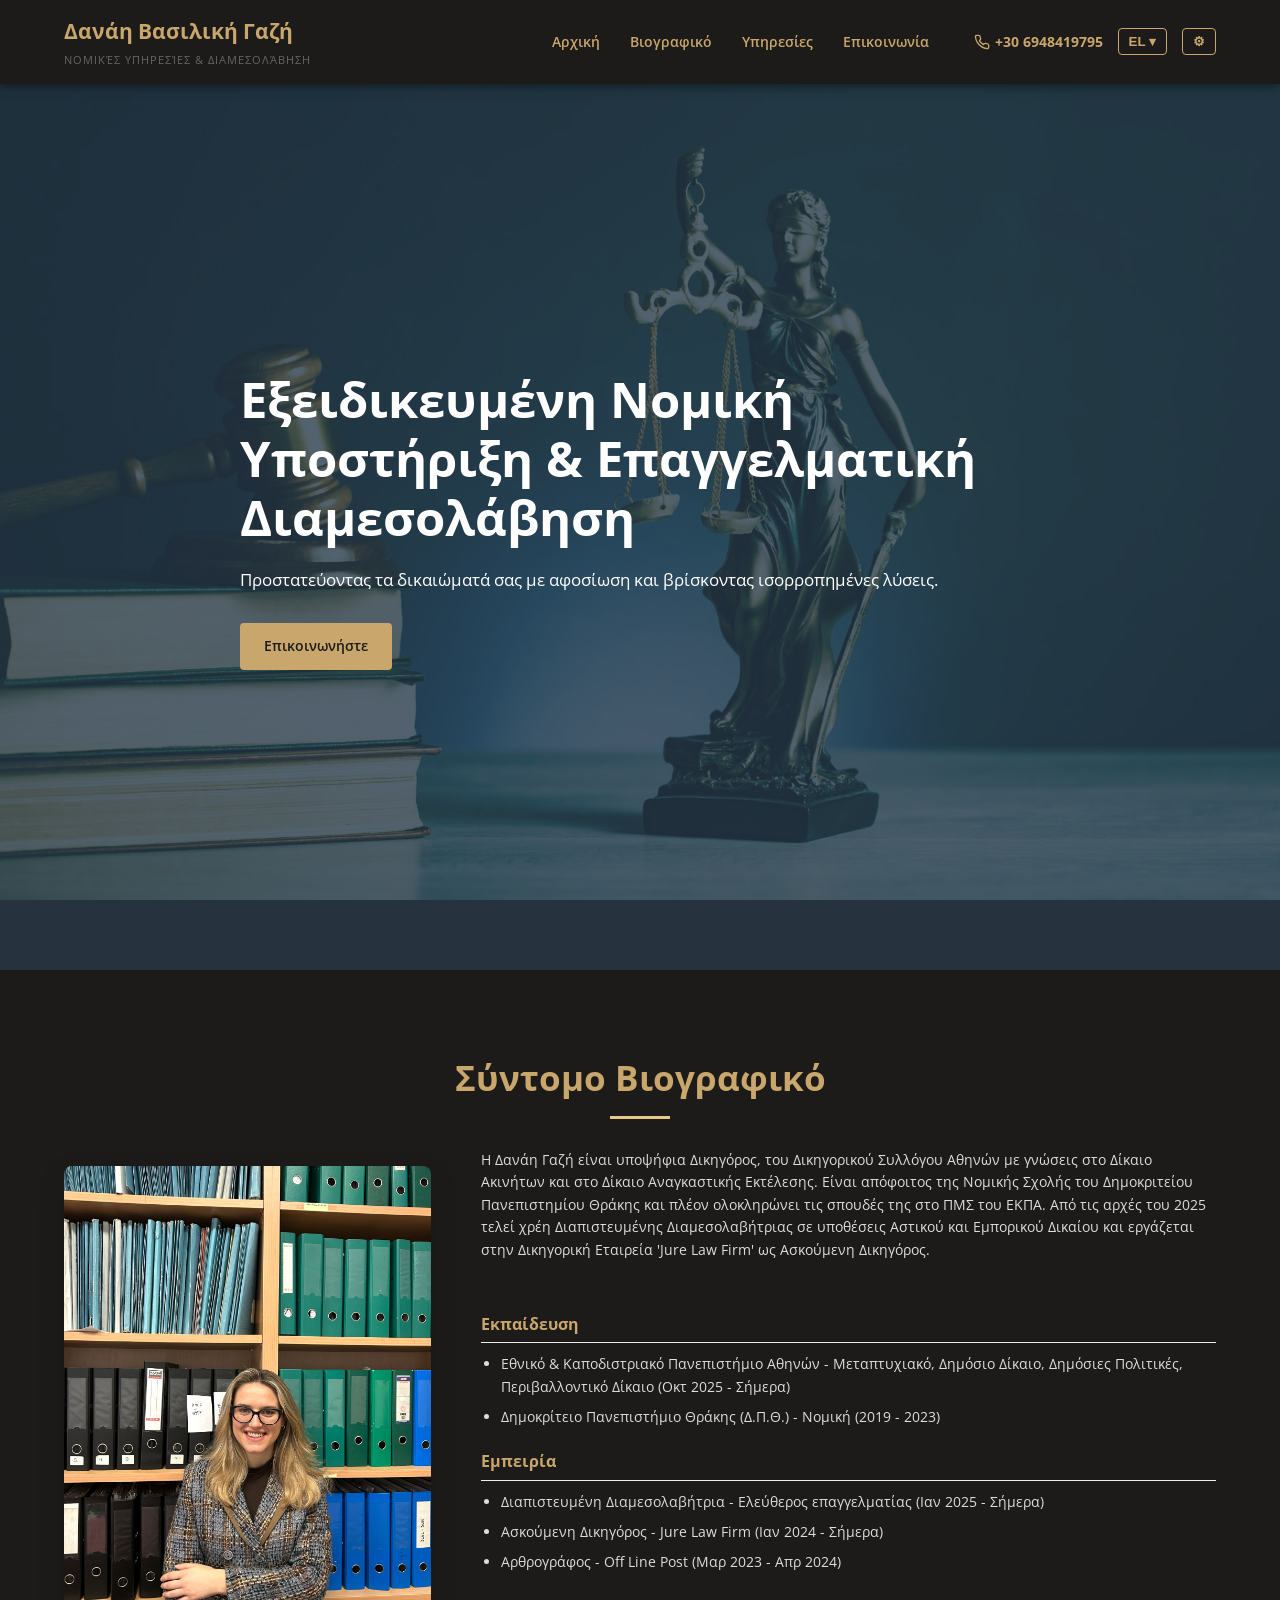
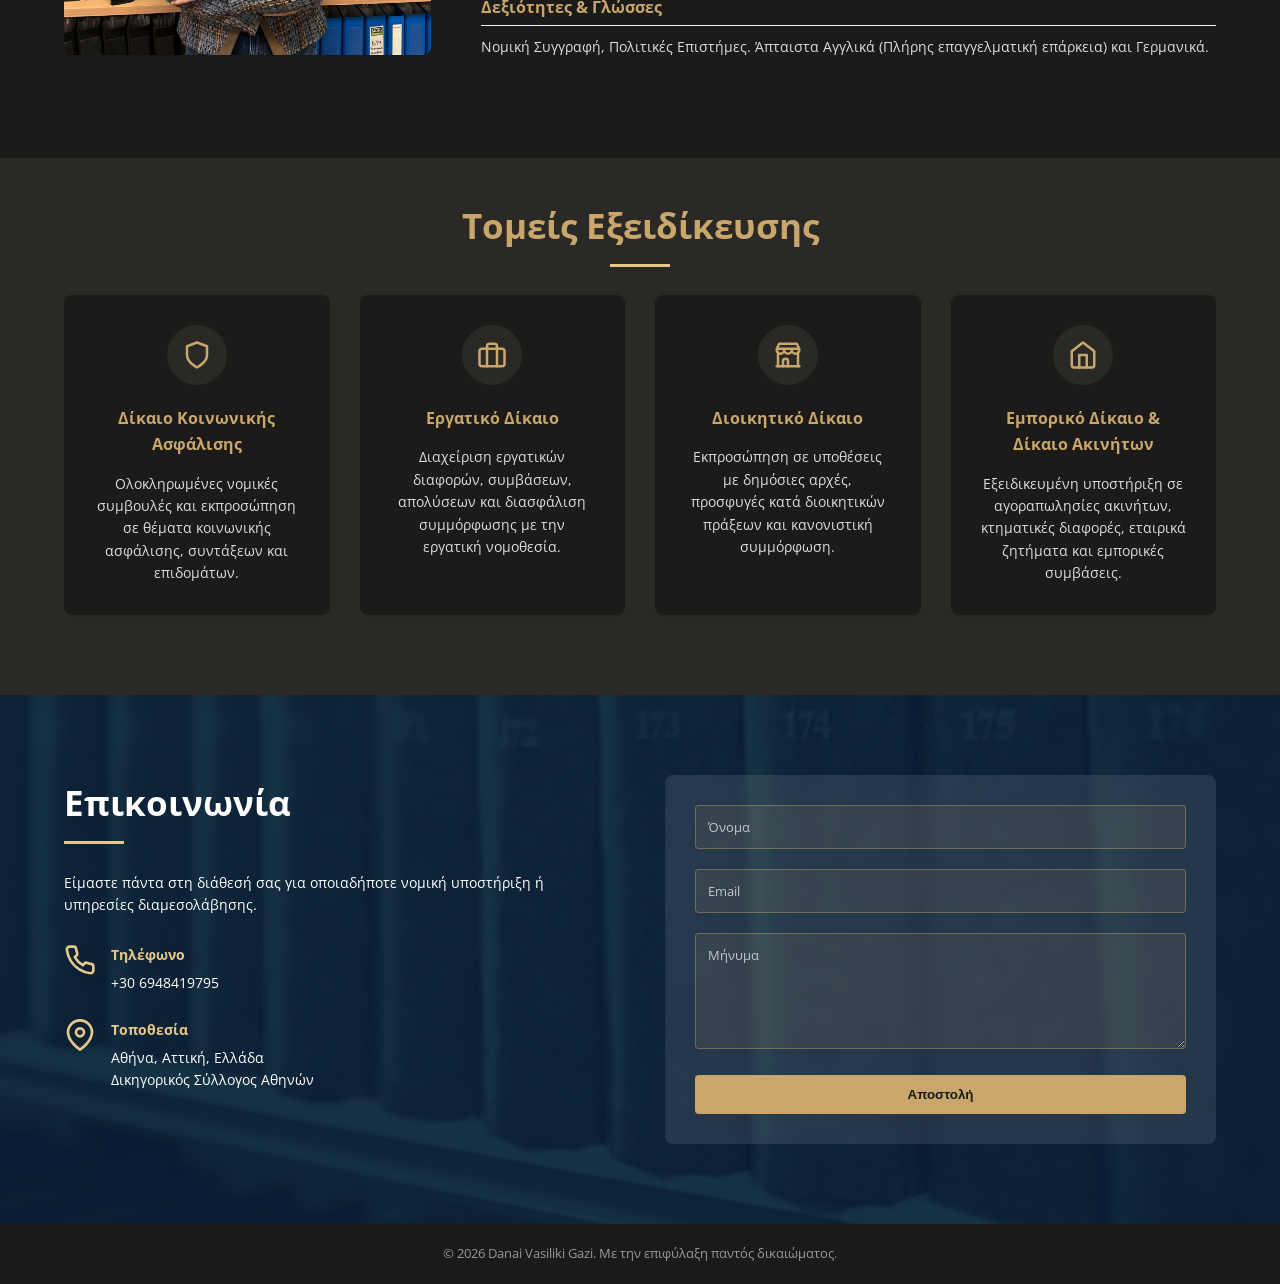
==== index.html @ debda0e3 "." ====
<!DOCTYPE html>
<html lang="en">
<head>
    <meta charset="UTF-8">
    <meta name="viewport" content="width=device-width, initial-scale=1.0">
    <title>Danai Vasiliki Gazi - Legal Services &amp; Mediation</title>
</head>
<body>
    <!-- Setup initialized. Ready for the next steps. -->
</body>
</html><!DOCTYPE html>
<html lang="en" data-theme="beige">
<head>
    <meta charset="UTF-8">
    <meta name="viewport" content="width=device-width, initial-scale=1.0">
    <title>Danai Vasiliki Gazi - Legal Services &amp; Mediation</title>
    <link rel="stylesheet" href="style.css">
    <link href="https://fonts.googleapis.com/css2?family=Open+Sans:wght@300;400;600;700&display=swap" rel="stylesheet" id="theme-font">
</head>
<body>

    <!-- Sticky Header -->
    <header class="site-header">
        <div class="container header-container">
            <div class="logo">
                <h1 data-i18n="logo_name">Danai Vasiliki Gazi</h1>
                <p class="subtitle" data-i18n="logo_subtitle">Legal Services &amp; Mediation</p>
            </div>
            
            <nav class="main-nav" id="main-nav">
                <ul class="nav-links">
                    <li><a href="#home" data-i18n="nav_home">Home</a></li>
                    <li><a href="#about" data-i18n="nav_about">Resume</a></li>
                    <li><a href="#services" data-i18n="nav_services">Services</a></li>
                    <li><a href="#contact" data-i18n="nav_contact">Contact</a></li>
                </ul>
                <div class="nav-actions">
                    <a href="tel:+306948419795" class="phone-link">
                        <svg class="icon-small" viewBox="0 0 24 24" fill="none" stroke="currentColor" stroke-width="2" stroke-linecap="round" stroke-linejoin="round"><path d="M22 16.92v3a2 2 0 0 1-2.18 2 19.79 19.79 0 0 1-8.63-3.07 19.5 19.5 0 0 1-6-6 19.79 19.79 0 0 1-3.07-8.67A2 2 0 0 1 4.11 2h3a2 2 0 0 1 2 1.72 12.84 12.84 0 0 0 .7 2.81 2 2 0 0 1-.45 2.11L8.09 9.91a16 16 0 0 0 6 6l1.27-1.27a2 2 0 0 1 2.11-.45 12.84 12.84 0 0 0 2.81.7A2 2 0 0 1 22 16.92z"></path></svg>
                        <span>+30 6948419795</span>
                    </a>
                    
                    <div class="lang-selector">
                        <button class="lang-btn" onclick="toggleLangMenu()">EN &#9662;</button>
                        <div class="lang-dropdown" id="lang-dropdown">
                            <a href="#" onclick="setLanguage('el')">EL</a>
                            <a href="#" onclick="setLanguage('en')">EN</a>
                            <a href="#" onclick="setLanguage('de')">DE</a>
                        </div>
                    </div>
                    
                    <div class="theme-selector">
                        <button class="theme-btn" onclick="toggleThemeMenu()" title="Theme Settings">&#9881;</button>
                        <div class="theme-dropdown" id="theme-dropdown">
                            <p>Colors</p>
                            <div class="color-options">
                                <span class="color-dot" style="background-color: #1c1b19; border: 1px solid #444;" onclick="setThemeColor('dark')" title="Dark Theme"></span>
                                <span class="color-dot" style="background-color: #ffffff; border: 1px solid #ccc;" onclick="setThemeColor('light')" title="Light Theme"></span>
                            </div>
                            <p>Font</p>
                             <div class="font-options">
                                <button onclick="setThemeFont('Open Sans')">Sans</button>
                                <button onclick="setThemeFont('Merriweather')">Serif</button>
                                <button onclick="setThemeFont('Roboto')">Roboto</button>
                                <button onclick="setThemeFont('Playfair Display')">Playfair</button>
                            </div>
                            <p>Size</p>
                            <div class="font-options" style="display: flex; gap: 5px;">
                                <button onclick="setThemeFontSize('12px')">S</button>
                                <button onclick="setThemeFontSize('14px')">M</button>
                                <button onclick="setThemeFontSize('16px')">L</button>
                            </div>
                        </div>
                    </div>
                </div>
            </nav>
            
            <button class="mobile-menu-btn" id="mobile-menu-btn">
                <span></span>
                <span></span>
                <span></span>
            </button>
        </div>
    </header>

    <!-- Hero Section -->
    <section id="home" class="hero-section">
        <div class="hero-overlay"></div>
        <div class="container hero-content">
            <h2 data-i18n="hero_title">Expert Legal Support &amp; Professional Mediation</h2>
            <p data-i18n="hero_desc">Protecting your rights with dedication and finding balanced solutions.</p>
            <a href="#contact" class="btn btn-primary" data-i18n="hero_btn">Contact Me</a>
        </div>
    </section>

    <!-- About Section -->
    <section id="about" class="about-section section-padding">
        <div class="container">
            <div class="about-section-container">
                <h2 class="section-title about-section-title" data-i18n="about_title">Brief Resume</h2>
                <div class="about-content-wrapper">
                    <div class="about-image">
                        <img src="IMG_2672-2.jpg" alt="Danai Vasiliki Gazi" id="profile-img" onclick="toggleProfileImage()" style="cursor: pointer; transition: opacity 0.3s ease;">
                    </div>
                    <p class="about-intro" data-i18n="about_intro">Danai Gazi is a Trainee Lawyer at the Athens Bar Association, specializing in Real Estate Law and Enforcement Law. She is a graduate of the Democritus University of Thrace Faculty of Law and is currently completing her Master's degree at the National and Kapodistrian University of Athens. Since the beginning of 2025, she serves as an Accredited Mediator in Civil and Commercial Law cases and works at Jure Law Firm as a Legal Trainee.</p>
                    
                    <div class="resume-highlights">
                        <div class="resume-item">
                            <h3 data-i18n="about_edu">Education</h3>
                            <ul>
                                <li data-i18n="edu_nkua">National &amp; Kapodistrian University of Athens - Master's degree, Public Law, Public Policies, Environmental Law (Oct 2025 - Present)</li>
                                <li data-i18n="edu_duth">Democritus University of Thrace (D.U.Th.) - Law (2019 - 2023)</li>
                            </ul>
                        </div>
                        <div class="resume-item">
                            <h3 data-i18n="about_exp">Experience</h3>
                            <ul>
                                <li data-i18n="exp_med">Accredited Mediator - Self-employed (Jan 2025 - Present)</li>
                                <li data-i18n="exp_jure">Legal Trainee - Jure Law Firm (Jan 2024 - Present)</li>
                                <li data-i18n="exp_col">Columnist - Off Line Post (Mar 2023 - Apr 2024)</li>
                            </ul>
                        </div>
                         <div class="resume-item">
                            <h3 data-i18n="about_skills">Skills & Languages</h3>
                            <p data-i18n="skills_desc">Legal Writing, Political Science. Fluent in English (Full professional proficiency) and German.</p>
                        </div>
                    </div>
                </div>
            </div>
        </div>
    </section>

    <!-- Services Section -->
    <section id="services" class="services-section section-padding bg-light">
        <div class="container">
            <h2 class="section-title text-center" data-i18n="services_title">Areas of Practice</h2>
            <div class="services-grid">
                
                <div class="service-card">
                    <div class="service-icon">
                        <svg viewBox="0 0 24 24" fill="none" stroke="currentColor" stroke-width="2" stroke-linecap="round" stroke-linejoin="round" style="width: 30px; height: 30px; color: var(--primary-color);"><path d="M12 22s8-4 8-10V5l-8-3-8 3v7c0 6 8 10 8 10z"></path></svg>
                    </div>
                    <h3 data-i18n="serv_1_title">Social Security Law</h3>
                    <p data-i18n="serv_1_desc">Comprehensive legal advice and representation in matters concerning social security, pensions, and benefits.</p>
                </div>
                
                <div class="service-card">
                    <div class="service-icon">
                        <svg viewBox="0 0 24 24" fill="none" stroke="currentColor" stroke-width="2" stroke-linecap="round" stroke-linejoin="round" style="width: 30px; height: 30px; color: var(--primary-color);"><rect x="2" y="7" width="20" height="14" rx="2" ry="2"></rect><path d="M16 21V5a2 2 0 0 0-2-2h-4a2 2 0 0 0-2 2v16"></path></svg>
                    </div>
                    <h3 data-i18n="serv_2_title">Labor Law</h3>
                    <p data-i18n="serv_2_desc">Handling employment disputes, contracts, dismissals, and ensuring compliance with labor regulations.</p>
                </div>
                
                <div class="service-card">
                    <div class="service-icon">
                        <svg viewBox="0 0 24 24" fill="none" stroke="currentColor" stroke-width="2" stroke-linecap="round" stroke-linejoin="round" style="width: 30px; height: 30px; color: var(--primary-color);"><path d="M3 21h18"></path><path d="M3 7v1a3 3 0 0 0 6 0v-1m0 1a3 3 0 0 0 6 0v-1m0 1a3 3 0 0 0 6 0v-1h-18l2-4h14l2 4"></path><line x1="4" y1="21" x2="4" y2="10"></line><line x1="20" y1="21" x2="20" y2="10"></line><path d="M8 21v-4a2 2 0 0 1 4 0v4"></path></svg>
                    </div>
                    <h3 data-i18n="serv_3_title">Administrative Law</h3>
                    <p data-i18n="serv_3_desc">Representation in cases involving public authorities, appeals against administrative acts, and regulatory compliance.</p>
                </div>
                
                <div class="service-card">
                    <div class="service-icon">
                        <svg viewBox="0 0 24 24" fill="none" stroke="currentColor" stroke-width="2" stroke-linecap="round" stroke-linejoin="round" style="width: 30px; height: 30px; color: var(--primary-color);"><path d="M3 9l9-7 9 7v11a2 2 0 0 1-2 2H5a2 2 0 0 1-2-2z"></path><polyline points="9 22 9 12 15 12 15 22"></polyline></svg>
                    </div>
                    <h3 data-i18n="serv_4_title">Commercial & Real Estate Law</h3>
                    <p data-i18n="serv_4_desc">Specialized support in real estate transactions, property disputes, corporate matters, and commercial contracts.</p>
                </div>

            </div>
        </div>
    </section>

    <!-- Contact Section -->
    <section id="contact" class="contact-section">
        <div class="contact-overlay"></div>
        <div class="container contact-container">
            <div class="contact-content">
                <h2 class="section-title contact-title" data-i18n="contact_title">Get In Touch</h2>
                <p class="contact-desc" data-i18n="contact_desc">We are always at your disposal for any legal support or mediation services.</p>
                
                <div class="contact-info">
                    <div class="contact-info-item">
                        <svg class="icon-medium" style="color: var(--secondary-color);" viewBox="0 0 24 24" fill="none" stroke="currentColor" stroke-width="2" stroke-linecap="round" stroke-linejoin="round"><path d="M22 16.92v3a2 2 0 0 1-2.18 2 19.79 19.79 0 0 1-8.63-3.07 19.5 19.5 0 0 1-6-6 19.79 19.79 0 0 1-3.07-8.67A2 2 0 0 1 4.11 2h3a2 2 0 0 1 2 1.72 12.84 12.84 0 0 0 .7 2.81 2 2 0 0 1-.45 2.11L8.09 9.91a16 16 0 0 0 6 6l1.27-1.27a2 2 0 0 1 2.11-.45 12.84 12.84 0 0 0 2.81.7A2 2 0 0 1 22 16.92z"></path></svg>
                        <div>
                            <h4 data-i18n="contact_phone">Phone</h4>
                            <p><a href="tel:+306948419795" style="color: inherit;">+30 6948419795</a></p>
                        </div>
                    </div>
                    <div class="contact-info-item">
                        <svg class="icon-medium" style="color: var(--secondary-color);" viewBox="0 0 24 24" fill="none" stroke="currentColor" stroke-width="2" stroke-linecap="round" stroke-linejoin="round"><path d="M21 10c0 7-9 13-9 13s-9-6-9-13a9 9 0 0 1 18 0z"></path><circle cx="12" cy="10" r="3"></circle></svg>
                        <div>
                            <h4 data-i18n="contact_location">Location</h4>
                            <p data-i18n="contact_address">Athens, Attiki, Greece<br>Athens Bar Association</p>
                        </div>
                    </div>
                </div>
            </div>
            
            <div class="contact-form-container">
                <form id="contact-form" class="contact-form">
                    <div class="form-group">
                        <input type="text" id="name" placeholder="Name" required data-i18n-placeholder="form_name">
                    </div>
                    <div class="form-group">
                        <input type="email" id="email" placeholder="Email" required data-i18n-placeholder="form_email">
                    </div>
                    <div class="form-group">
                        <textarea id="message" rows="5" placeholder="Message" required data-i18n-placeholder="form_message"></textarea>
                    </div>
                    <button type="submit" class="btn btn-primary btn-block" data-i18n="form_submit">Send Message</button>
                </form>
            </div>
        </div>
    </section>

    <!-- Footer -->
    <footer class="site-footer">
        <div class="container text-center">
            <p>&copy; <span id="current-year"></span> Danai Vasiliki Gazi. <span data-i18n="footer_rights">All rights reserved.</span></p>
        </div>
    </footer>

    <script src="script.js"></script>
</body>
</html>
---- style.css ----
/* CSS Variables for Theming */
:root {
    /* Dark Theme (Default) */
    --primary-color: #c9a66b;
    --secondary-color: #e6c88a; 
    --text-color: #dddddd;
    --light-bg: #2a2926;
    --about-bg: #24221f;
    --white: #1c1b19;
    --shadow-color: rgba(0, 0, 0, 0.5);
    --hero-overlay: rgba(44, 62, 80, 0.7);
    --contact-overlay: rgba(10, 30, 60, 0.8);
    --hero-text: #ffffff;
    --input-bg: rgba(201, 166, 107, 0.1);
    --input-border: rgba(201, 166, 107, 0.4);
    --font-family: 'Open Sans', sans-serif;
    --transition-speed: 0.3s;
}

[data-theme="light"] {
    /* Bright Light Theme */
    --primary-color: #2c3e50;
    --secondary-color: #c9a66b;
    --text-color: #333333;
    --light-bg: #ffffff;
    --about-bg: #f5f5f5;
    --white: #fdfdfd;
    --shadow-color: rgba(0, 0, 0, 0.1);
    --hero-overlay: rgba(255, 255, 255, 0.85);
    --contact-overlay: rgba(255, 255, 255, 0.85);
    --hero-text: #2c3e50;
    --input-bg: rgba(255, 255, 255, 0.7);
    --input-border: rgba(0, 0, 0, 0.2);
}

/* Reset & Basics */
* {
    margin: 0;
    padding: 0;
    box-sizing: border-box;
}

html {
    scroll-behavior: smooth;
    font-size: var(--base-font-size, 14px);
    transition: font-size var(--transition-speed);
}

body {
    font-family: var(--font-family);
    color: var(--text-color);
    background-color: var(--white);
    line-height: 1.6;
    overflow-x: hidden;
    transition: background-color var(--transition-speed), color var(--transition-speed);
}

a {
    text-decoration: none;
    color: inherit;
    transition: color var(--transition-speed);
}

ul {
    list-style: none;
}

.container {
    width: 90%;
    max-width: 1200px;
    margin: 0 auto;
}

.section-padding {
    padding: 80px 0;
}

.bg-light {
    background-color: var(--light-bg);
}

.text-center {
    text-align: center;
}

.section-title {
    font-size: 2.5rem;
    color: var(--primary-color);
    margin-bottom: 2rem;
    position: relative;
}

.section-title::after {
    content: '';
    display: block;
    width: 60px;
    height: 3px;
    background-color: var(--secondary-color);
    margin-top: 10px;
}

.text-center.section-title::after {
    margin: 10px auto 0;
}

/* Buttons */
.btn {
    display: inline-block;
    padding: 12px 24px;
    border-radius: 4px;
    font-weight: 600;
    cursor: pointer;
    border: none;
    transition: all var(--transition-speed);
}

.btn-primary {
    background-color: var(--primary-color);
    color: var(--white);
}

.btn-primary:hover {
    background-color: var(--secondary-color);
    color: var(--primary-color);
}

.btn-block {
    width: 100%;
}

/* Icons */
.icon-small {
    width: 16px;
    height: 16px;
}

.icon-medium {
    width: 32px;
    height: 32px;
}

.filter-white {
    filter: invert(100%) sepia(0%) saturate(7500%) hue-rotate(289deg) brightness(115%) contrast(105%);
}

/* Header & Navigation */
.site-header {
    position: fixed;
    top: 0;
    left: 0;
    width: 100%;
    background-color: var(--white);
    box-shadow: 0 2px 10px var(--shadow-color);
    z-index: 1000;
    padding: 15px 0;
    transition: all var(--transition-speed);
}

.site-header.scrolled {
    padding: 10px 0;
    box-shadow: 0 6px 20px var(--shadow-color);
}

.header-container {
    display: flex;
    justify-content: space-between;
    align-items: center;
}

.logo h1 {
    font-size: 1.5rem;
    color: var(--primary-color);
    margin-bottom: 2px;
}

.logo .subtitle {
    font-size: 0.8rem;
    color: #666;
    text-transform: uppercase;
    letter-spacing: 1px;
}

.main-nav {
    display: flex;
    align-items: center;
}

.nav-links {
    display: flex;
    margin-right: 30px;
}

.nav-links li {
    margin: 0 15px;
}

.nav-links a {
    font-weight: 600;
    color: var(--primary-color);
}

.nav-links a:hover {
    color: var(--secondary-color);
}

.nav-actions {
    display: flex;
    align-items: center;
    gap: 15px;
}

.phone-link {
    display: flex;
    align-items: center;
    gap: 5px;
    font-weight: 700;
    color: var(--primary-color);
}

/* Dropdowns */
.lang-selector, .theme-selector {
    position: relative;
}

.lang-btn, .theme-btn {
    background: none;
    border: 1px solid var(--primary-color);
    color: var(--primary-color);
    padding: 5px 10px;
    border-radius: 4px;
    cursor: pointer;
    font-weight: 600;
    transition: all var(--transition-speed);
}

.lang-dropdown, .theme-dropdown {
    display: none;
    position: absolute;
    top: 100%;
    right: 0;
    background: var(--white);
    border: 1px solid var(--shadow-color);
    box-shadow: 0 4px 15px var(--shadow-color);
    border-radius: 4px;
    padding: 10px;
    min-width: 120px;
    z-index: 10;
}

.lang-dropdown.show, .theme-dropdown.show {
    display: block;
}

.lang-dropdown a {
    display: block;
    padding: 8px 10px;
    color: var(--text-color);
}

.lang-dropdown a:hover {
    background-color: var(--light-bg);
}

.theme-dropdown p {
    font-size: 0.85rem;
    font-weight: bold;
    margin-bottom: 5px;
    margin-top: 10px;
}
.theme-dropdown p:first-child { margin-top:0; }

.color-options {
    display: flex;
    gap: 10px;
    margin-bottom: 10px;
}

.color-dot {
    width: 20px;
    height: 20px;
    border-radius: 50%;
    cursor: pointer;
    border: 2px solid transparent;
}
.color-dot:hover { border-color: #999; }

.font-options button {
    display: block;
    width: 100%;
    padding: 5px;
    margin-bottom: 5px;
    background: var(--light-bg);
    color: var(--text-color);
    border: 1px solid var(--shadow-color);
    cursor: pointer;
    transition: background var(--transition-speed);
}

.font-options button:hover {
    background: var(--primary-color);
    color: var(--white);
}

/* Mobile Menu Button */
.mobile-menu-btn {
    display: none;
    flex-direction: column;
    justify-content: space-between;
    width: 30px;
    height: 21px;
    background: transparent;
    border: none;
    cursor: pointer;
}

.mobile-menu-btn span {
    width: 100%;
    height: 3px;
    background-color: var(--primary-color);
    border-radius: 3px;
    transition: all 0.3s;
}

/* Hero Section */
.hero-section {
    position: relative;
    height: 100vh;
    min-height: 600px;
    display: flex;
    align-items: center;
    background-image: url('hero_arxiki-0.jpg'); /* Fallback/Placeholder */
    background-size: cover;
    background-position: center;
    background-attachment: fixed;
    margin-top: 70px; /* Offset for header */
}

.hero-overlay {
    position: absolute;
    top: 0;
    left: 0;
    width: 100%;
    height: 100%;
    background-color: var(--hero-overlay);
    transition: background-color var(--transition-speed);
}

.hero-content {
    position: relative;
    z-index: 1;
    color: var(--hero-text);
    max-width: 800px;
    transition: color var(--transition-speed);
}

.hero-content h2 {
    font-size: 3.5rem;
    margin-bottom: 20px;
    line-height: 1.2;
}

.hero-content p {
    font-size: 1.2rem;
    margin-bottom: 30px;
}

/* About Section */
.about-section-title {
    text-align: center;
}

.about-section-title::after {
    margin: 10px auto 30px;
}

.about-content-wrapper {
    display: grid;
    grid-template-columns: 1fr 2fr;
    gap: 20px 50px;
    align-items: center;
}

.about-image {
    grid-column: 1 / 2;
    grid-row: 1 / 3;
}

.about-intro {
    grid-column: 2 / 3;
    grid-row: 1 / 2;
    align-self: end;
}

.resume-highlights {
    grid-column: 2 / 3;
    grid-row: 2 / 3;
    align-self: start;
    margin-top: 0;
}

.about-image img {
    width: 100%;
    border-radius: 8px;
    box-shadow: 0 10px 30px rgba(0,0,0,0.1);
}

.resume-highlights {
    margin-top: 30px;
}

.resume-item {
    margin-bottom: 20px;
}

.resume-item h3 {
    color: var(--primary-color);
    margin-bottom: 10px;
    border-bottom: 1px solid #eee;
    padding-bottom: 5px;
}

.resume-item ul {
    list-style-type: disc;
    margin-left: 20px;
}

.resume-item li {
    margin-bottom: 8px;
}

/* Services Section */
.services-section {
    padding-top: 40px;
}

.services-grid {
    display: grid;
    grid-template-columns: repeat(4, 1fr);
    gap: 30px;
}

@media (max-width: 1024px) {
    .services-grid {
        grid-template-columns: repeat(2, 1fr);
    }
}

@media (max-width: 600px) {
    .services-grid {
        grid-template-columns: 1fr;
    }
}

.service-card {
    background: var(--white);
    padding: 30px;
    border-radius: 8px;
    box-shadow: 0 5px 15px rgba(0,0,0,0.05);
    text-align: center;
    transition: transform var(--transition-speed);
}

.service-card:hover {
    transform: translateY(-10px);
}

.service-icon {
    width: 60px;
    height: 60px;
    margin: 0 auto 20px;
    background-color: var(--light-bg);
    border-radius: 50%;
    display: flex;
    align-items: center;
    justify-content: center;
}

.service-icon img {
    width: 30px;
    height: 30px;
}

.service-card h3 {
    color: var(--primary-color);
    margin-bottom: 15px;
}

/* Contact Section */
.contact-section {
    position: relative;
    padding: 80px 0;
    background-image: url('contact_us.jpg'); /* Fallback/Placeholder */
    background-size: cover;
    background-position: center;
    color: var(--hero-text);
    transition: color var(--transition-speed);
}

.contact-overlay {
    position: absolute;
    top: 0;
    left: 0;
    width: 100%;
    height: 100%;
    background-color: var(--contact-overlay);
    transition: background-color var(--transition-speed);
}

.contact-title {
    color: var(--hero-text) !important;
}

.contact-desc {
    color: var(--hero-text);
    margin-bottom: 2rem;
}

.contact-container {
    position: relative;
    z-index: 1;
    display: grid;
    grid-template-columns: 1fr 1fr;
    gap: 50px;
}

.contact-info-item {
    display: flex;
    gap: 15px;
    margin-bottom: 25px;
}

.contact-info-item h4 {
    margin-bottom: 5px;
    color: var(--secondary-color);
}

.contact-form {
    background: rgba(255, 255, 255, 0.1);
    padding: 30px;
    border-radius: 8px;
    backdrop-filter: blur(5px);
}

.form-group {
    margin-bottom: 20px;
}

.form-group input,
.form-group textarea {
    width: 100%;
    padding: 12px;
    border: 1px solid var(--input-border);
    background: var(--input-bg);
    color: var(--hero-text);
    border-radius: 4px;
    font-family: inherit;
    transition: all 0.3s ease;
}

.form-group input::placeholder,
.form-group textarea::placeholder {
    color: var(--hero-text);
    opacity: 0.7;
}

.form-group input:focus,
.form-group textarea:focus {
    outline: none;
    border-color: var(--primary-color);
    background: rgba(201, 166, 107, 0.2);
}

/* Footer */
.site-footer {
    background-color: #1a1a1a;
    color: #999;
    padding: 20px 0;
    font-size: 0.9rem;
}

/* Responsive Design */
@media (max-width: 992px) {
    .about-section-title {
        text-align: left;
    }

    .about-section-title::after {
        margin: 10px 0 30px 0;
    }

    .about-content-wrapper {
        display: block;
    }

    .about-content-wrapper::after {
        content: "";
        display: table;
        clear: both;
    }

    .about-image {
        float: left;
        width: 40%;
        margin: 0 20px 5px 0;
    }
    
    .about-intro {
        margin-bottom: 10px;
    }

    .resume-highlights {
        clear: both;
        padding-top: 10px;
    }

    .contact-container {
        grid-template-columns: 1fr;
    }
    
    .hero-content h2 {
        font-size: 2.5rem;
    }
}

@media (max-width: 600px) {
    .about-image {
        width: 45%;
        margin: 5px 15px 5px 0;
    }
}

@media (max-width: 768px) {
    .mobile-menu-btn {
        display: flex;
    }
    
    .main-nav {
        position: fixed;
        top: 70px;
        left: -100%;
        width: 100%;
        height: calc(100vh - 70px);
        background-color: var(--white);
        flex-direction: column;
        align-items: flex-start;
        padding: 30px;
        transition: left 0.3s ease;
        overflow-y: auto;
    }
    
    .main-nav.active {
        left: 0;
    }
    
    .nav-links {
        flex-direction: column;
        margin-right: 0;
        margin-bottom: 30px;
        width: 100%;
    }
    
    .nav-links li {
        margin: 15px 0;
        width: 100%;
    }
    
    .nav-actions {
        flex-direction: column;
        align-items: flex-start;
        width: 100%;
    }
    
    .hero-section {
        margin-top: 60px;
    }
}
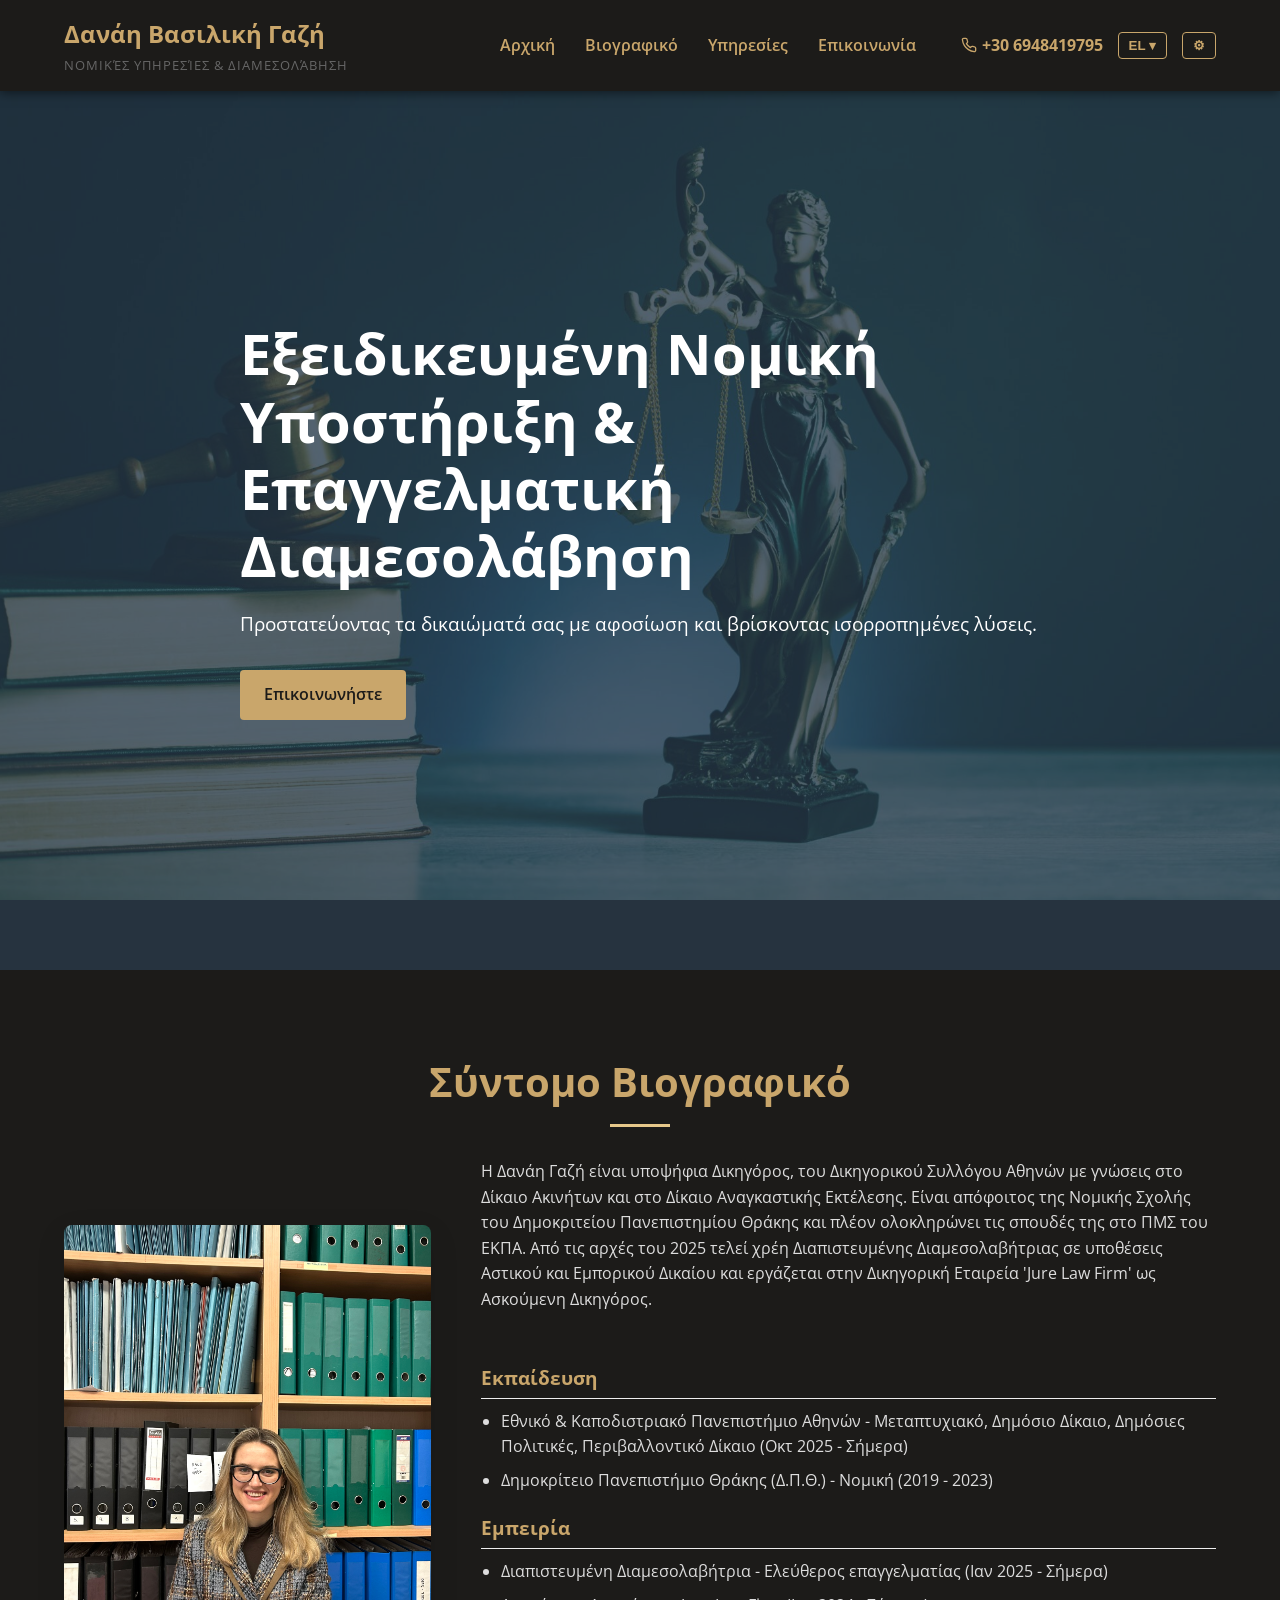
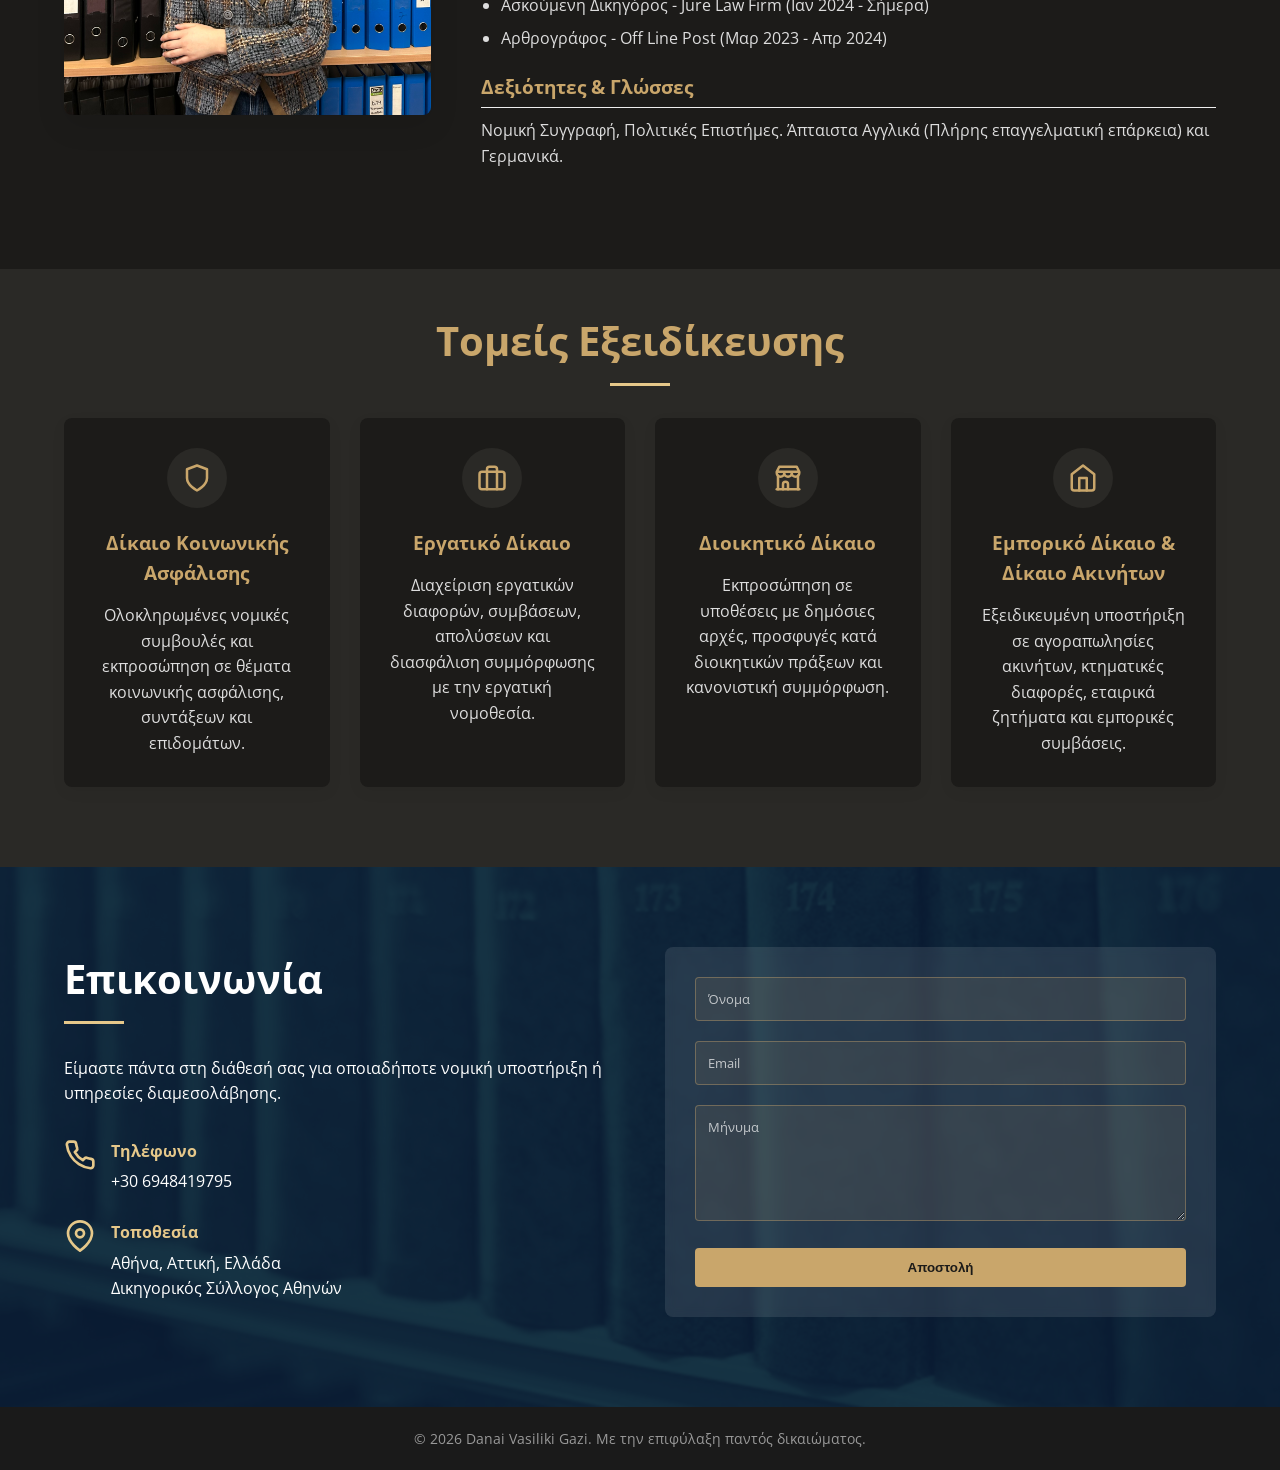
==== commit 3c5a4dcb: "." ====
--- a/index.html
+++ b/index.html
@@ -69,6 +69,7 @@
                                 <button onclick="setThemeFontSize('12px')">S</button>
                                 <button onclick="setThemeFontSize('14px')">M</button>
                                 <button onclick="setThemeFontSize('16px')">L</button>
+                                <button onclick="setThemeFontSize('18px')">XL</button>
                             </div>
                         </div>
                     </div>
--- a/style.css
+++ b/style.css
@@ -243,8 +243,13 @@
     box-shadow: 0 4px 15px var(--shadow-color);
     border-radius: 4px;
     padding: 10px;
-    min-width: 120px;
+    min-width: 130px;
     z-index: 10;
+}
+
+.theme-dropdown {
+    max-height: 60vh;
+    overflow-y: auto;
 }
 
 .lang-dropdown.show, .theme-dropdown.show {
@@ -670,6 +675,13 @@
         width: 100%;
     }
     
+    /* Fix dropdown menus overflow on mobile screens */
+    .lang-dropdown,
+    .theme-dropdown {
+        left: 0;
+        right: auto;
+    }
+    
     .hero-section {
         margin-top: 60px;
     }
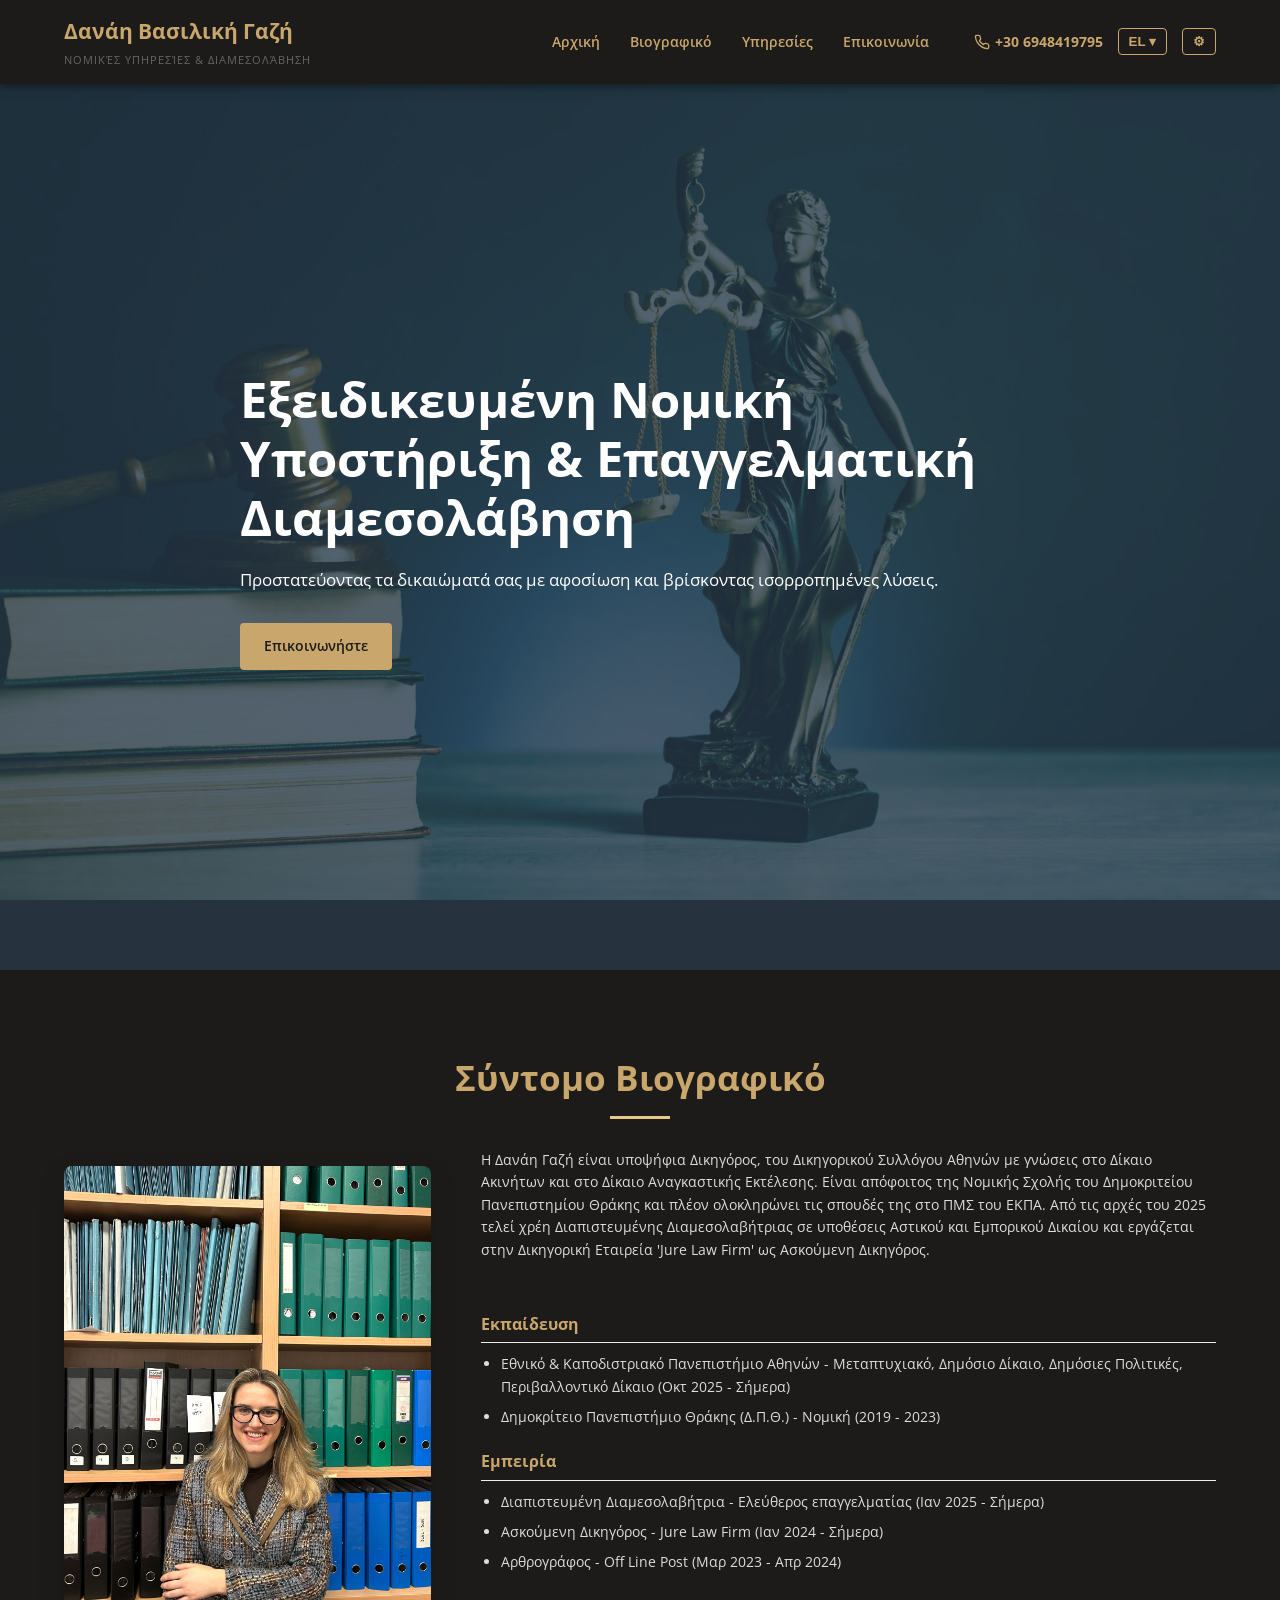
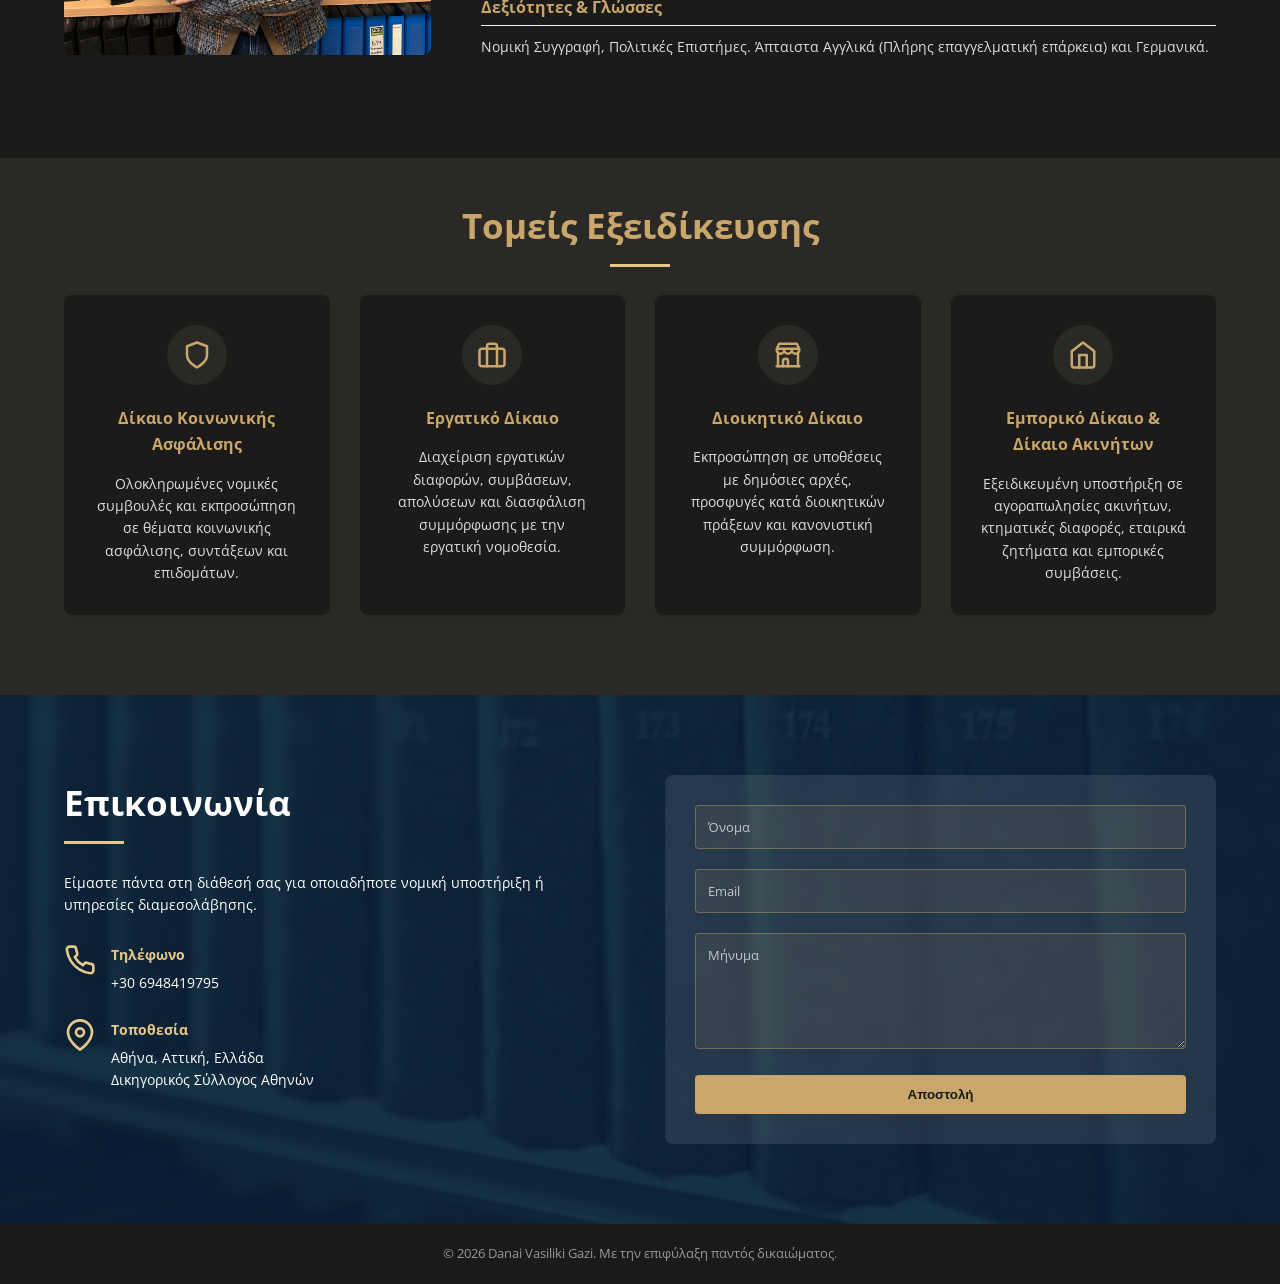
==== commit c592ffe4: "." ====
--- a/index.html
+++ b/index.html
@@ -69,7 +69,6 @@
                                 <button onclick="setThemeFontSize('12px')">S</button>
                                 <button onclick="setThemeFontSize('14px')">M</button>
                                 <button onclick="setThemeFontSize('16px')">L</button>
-                                <button onclick="setThemeFontSize('18px')">XL</button>
                             </div>
                         </div>
                     </div>
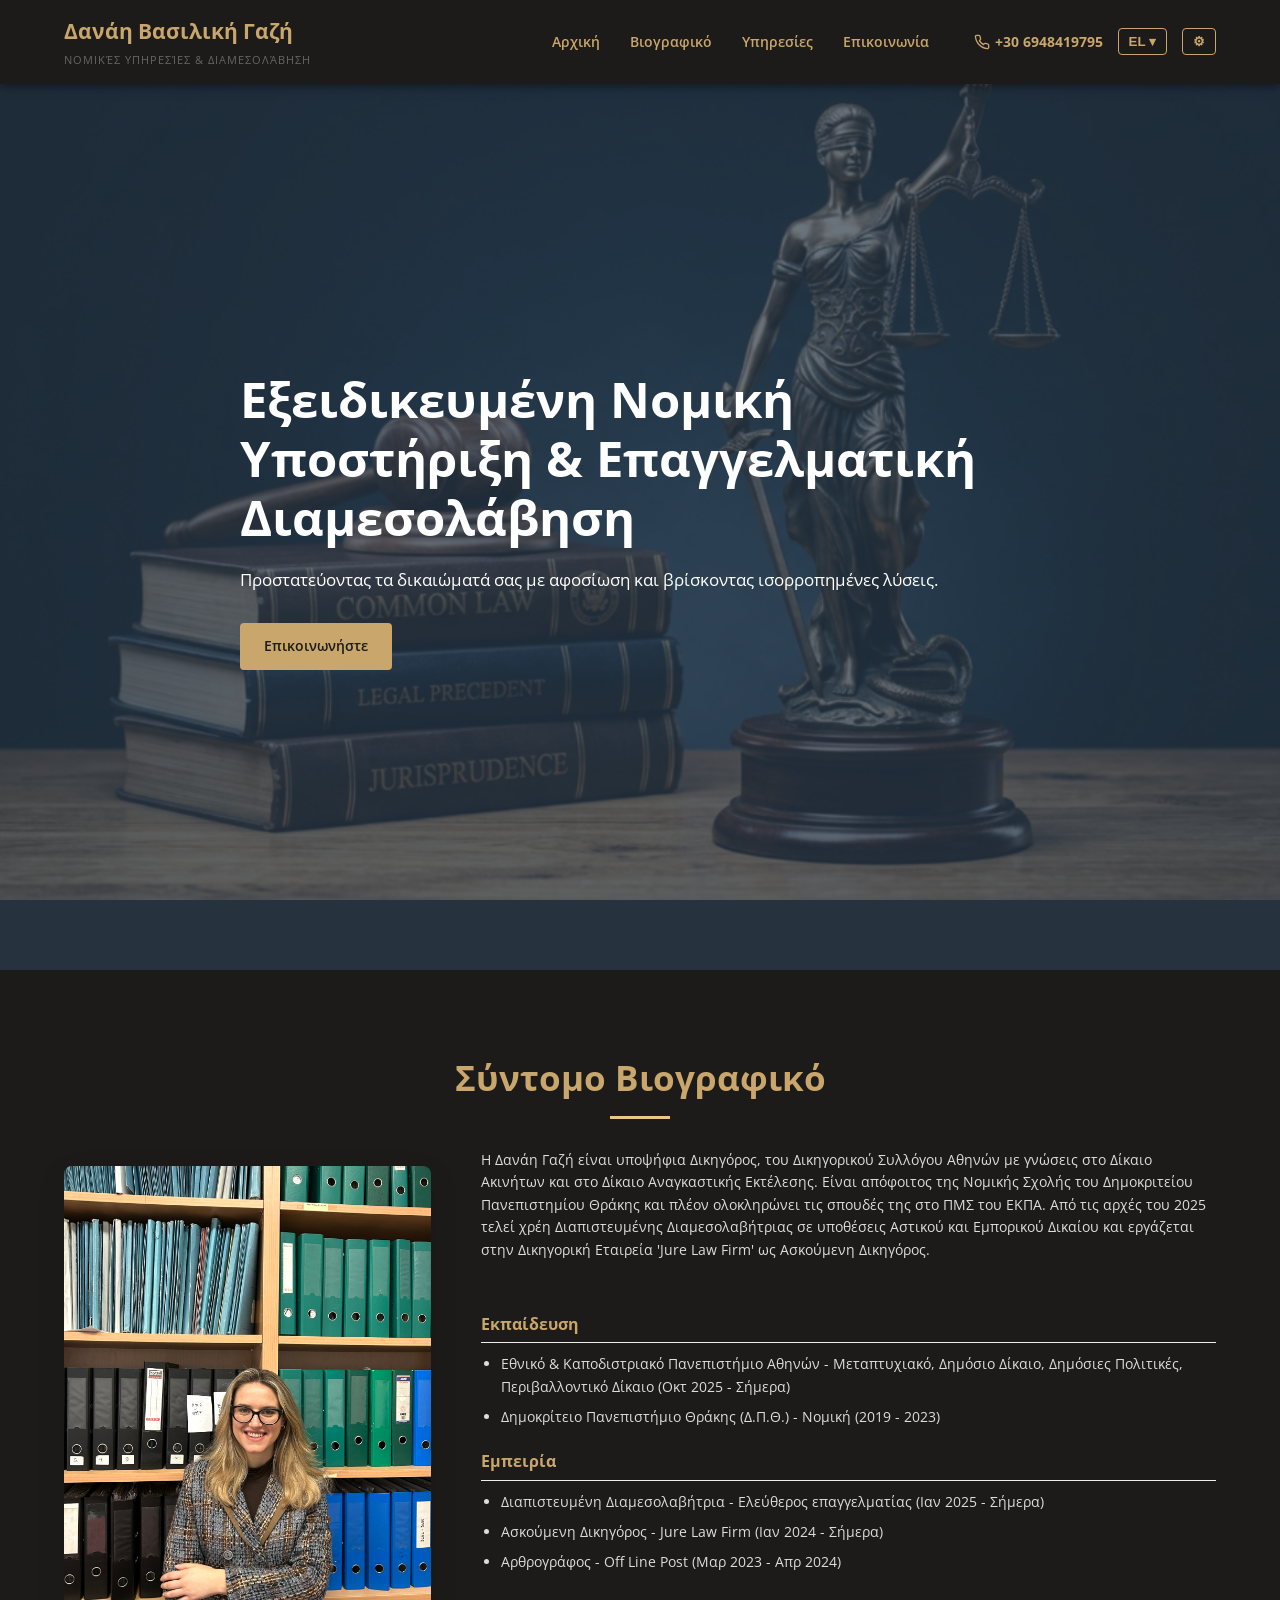
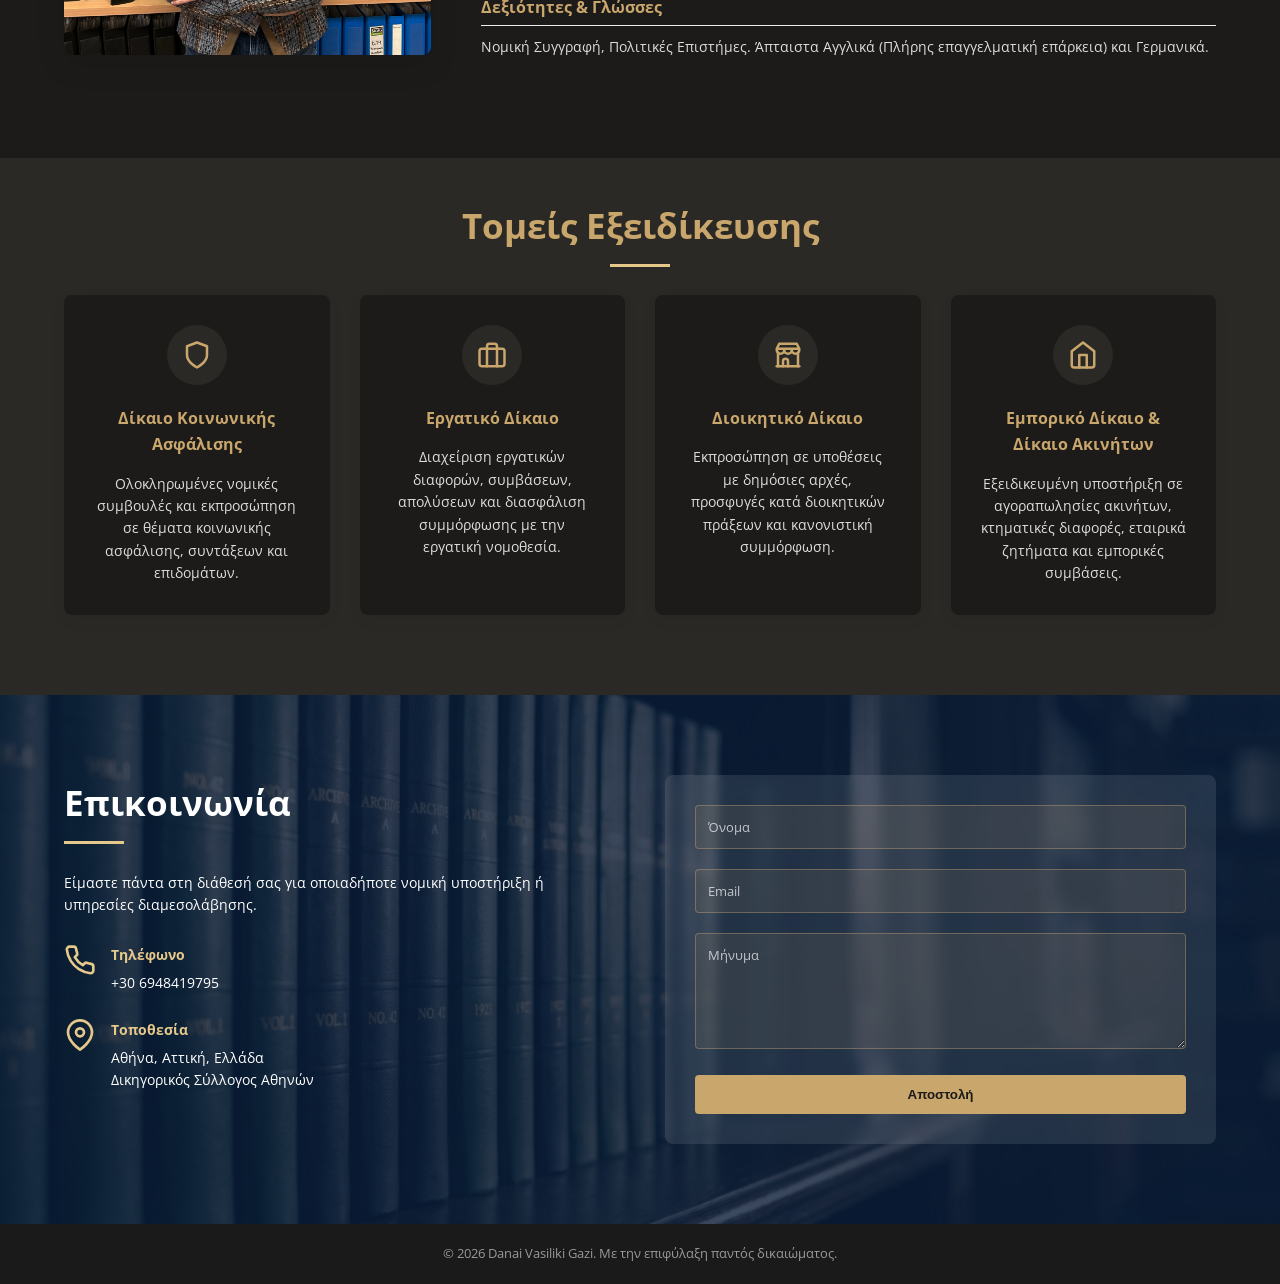
==== commit 4e35a3de: "." ====
--- a/index.html
+++ b/index.html
@@ -9,7 +9,7 @@
     <!-- Setup initialized. Ready for the next steps. -->
 </body>
 </html><!DOCTYPE html>
-<html lang="en" data-theme="beige">
+<html lang="en">
 <head>
     <meta charset="UTF-8">
     <meta name="viewport" content="width=device-width, initial-scale=1.0">
@@ -68,7 +68,6 @@
                             <div class="font-options" style="display: flex; gap: 5px;">
                                 <button onclick="setThemeFontSize('12px')">S</button>
                                 <button onclick="setThemeFontSize('14px')">M</button>
-                                <button onclick="setThemeFontSize('16px')">L</button>
                             </div>
                         </div>
                     </div>
@@ -84,9 +83,9 @@
     </header>
 
     <!-- Hero Section -->
-    <section id="home" class="hero-section">
-        <div class="hero-overlay"></div>
-        <div class="container hero-content">
+    <section id="home" class="first-section">
+        <div class="first-overlay"></div>
+        <div class="container first-content">
             <h2 data-i18n="hero_title">Expert Legal Support &amp; Professional Mediation</h2>
             <p data-i18n="hero_desc">Protecting your rights with dedication and finding balanced solutions.</p>
             <a href="#contact" class="btn btn-primary" data-i18n="hero_btn">Contact Me</a>
@@ -173,22 +172,22 @@
     </section>
 
     <!-- Contact Section -->
-    <section id="contact" class="contact-section">
-        <div class="contact-overlay"></div>
-        <div class="container contact-container">
-            <div class="contact-content">
-                <h2 class="section-title contact-title" data-i18n="contact_title">Get In Touch</h2>
-                <p class="contact-desc" data-i18n="contact_desc">We are always at your disposal for any legal support or mediation services.</p>
-                
-                <div class="contact-info">
-                    <div class="contact-info-item">
+    <section id="contact" class="last-section">
+        <div class="last-overlay"></div>
+        <div class="container last-container">
+            <div class="last-content">
+                <h2 class="section-title last-title" data-i18n="contact_title">Get In Touch</h2>
+                <p class="last-desc" data-i18n="contact_desc">We are always at your disposal for any legal support or mediation services.</p>
+                
+                <div class="last-info">
+                    <div class="last-info-item">
                         <svg class="icon-medium" style="color: var(--secondary-color);" viewBox="0 0 24 24" fill="none" stroke="currentColor" stroke-width="2" stroke-linecap="round" stroke-linejoin="round"><path d="M22 16.92v3a2 2 0 0 1-2.18 2 19.79 19.79 0 0 1-8.63-3.07 19.5 19.5 0 0 1-6-6 19.79 19.79 0 0 1-3.07-8.67A2 2 0 0 1 4.11 2h3a2 2 0 0 1 2 1.72 12.84 12.84 0 0 0 .7 2.81 2 2 0 0 1-.45 2.11L8.09 9.91a16 16 0 0 0 6 6l1.27-1.27a2 2 0 0 1 2.11-.45 12.84 12.84 0 0 0 2.81.7A2 2 0 0 1 22 16.92z"></path></svg>
                         <div>
                             <h4 data-i18n="contact_phone">Phone</h4>
                             <p><a href="tel:+306948419795" style="color: inherit;">+30 6948419795</a></p>
                         </div>
                     </div>
-                    <div class="contact-info-item">
+                    <div class="last-info-item">
                         <svg class="icon-medium" style="color: var(--secondary-color);" viewBox="0 0 24 24" fill="none" stroke="currentColor" stroke-width="2" stroke-linecap="round" stroke-linejoin="round"><path d="M21 10c0 7-9 13-9 13s-9-6-9-13a9 9 0 0 1 18 0z"></path><circle cx="12" cy="10" r="3"></circle></svg>
                         <div>
                             <h4 data-i18n="contact_location">Location</h4>
@@ -198,8 +197,8 @@
                 </div>
             </div>
             
-            <div class="contact-form-container">
-                <form id="contact-form" class="contact-form">
+            <div class="last-form-container">
+                <form id="last-form" class="last-form">
                     <div class="form-group">
                         <input type="text" id="name" placeholder="Name" required data-i18n-placeholder="form_name">
                     </div>
--- a/style.css
+++ b/style.css
@@ -1,6 +1,7 @@
 /* CSS Variables for Theming */
 :root {
     /* Dark Theme (Default) */
+    color-scheme: dark;
     --primary-color: #c9a66b;
     --secondary-color: #e6c88a; 
     --text-color: #dddddd;
@@ -8,17 +9,18 @@
     --about-bg: #24221f;
     --white: #1c1b19;
     --shadow-color: rgba(0, 0, 0, 0.5);
-    --hero-overlay: rgba(44, 62, 80, 0.7);
-    --contact-overlay: rgba(10, 30, 60, 0.8);
-    --hero-text: #ffffff;
+    --first-overlay: rgba(44, 62, 80, 0.7);
+    --last-overlay: rgba(10, 30, 60, 0.8);
+    --first-text: #ffffff;
     --input-bg: rgba(201, 166, 107, 0.1);
     --input-border: rgba(201, 166, 107, 0.4);
     --font-family: 'Open Sans', sans-serif;
     --transition-speed: 0.3s;
 }
 
-[data-theme="light"] {
+html.light-theme {
     /* Bright Light Theme */
+    color-scheme: light;
     --primary-color: #2c3e50;
     --secondary-color: #c9a66b;
     --text-color: #333333;
@@ -26,9 +28,9 @@
     --about-bg: #f5f5f5;
     --white: #fdfdfd;
     --shadow-color: rgba(0, 0, 0, 0.1);
-    --hero-overlay: rgba(255, 255, 255, 0.85);
-    --contact-overlay: rgba(255, 255, 255, 0.85);
-    --hero-text: #2c3e50;
+    --first-overlay: rgba(255, 255, 255, 0.85);
+    --last-overlay: rgba(255, 255, 255, 0.85);
+    --first-text: #2c3e50;
     --input-bg: rgba(255, 255, 255, 0.7);
     --input-border: rgba(0, 0, 0, 0.2);
 }
@@ -52,6 +54,12 @@
     background-color: var(--white);
     line-height: 1.6;
     overflow-x: hidden;
+}
+
+/* Dynamic transition class applied ONLY when switching themes via button */
+html.theme-transition body,
+html.theme-transition .first-overlay,
+html.theme-transition .last-overlay {
     transition: background-color var(--transition-speed), color var(--transition-speed);
 }
 
@@ -327,44 +335,43 @@
 }
 
 /* Hero Section */
-.hero-section {
+.first-section {
     position: relative;
     height: 100vh;
     min-height: 600px;
     display: flex;
     align-items: center;
-    background-image: url('hero_arxiki-0.jpg'); /* Fallback/Placeholder */
+    background-image: url('7663534787.PNG'); /* Fallback/Placeholder */
     background-size: cover;
     background-position: center;
     background-attachment: fixed;
     margin-top: 70px; /* Offset for header */
 }
 
-.hero-overlay {
+.first-overlay {
     position: absolute;
     top: 0;
     left: 0;
     width: 100%;
     height: 100%;
-    background-color: var(--hero-overlay);
-    transition: background-color var(--transition-speed);
-}
-
-.hero-content {
+    background-color: var(--first-overlay);
+}
+
+.first-content {
     position: relative;
     z-index: 1;
-    color: var(--hero-text);
+    color: var(--first-text);
     max-width: 800px;
     transition: color var(--transition-speed);
 }
 
-.hero-content h2 {
+.first-content h2 {
     font-size: 3.5rem;
     margin-bottom: 20px;
     line-height: 1.2;
 }
 
-.hero-content p {
+.first-content p {
     font-size: 1.2rem;
     margin-bottom: 30px;
 }
@@ -491,36 +498,35 @@
 }
 
 /* Contact Section */
-.contact-section {
+.last-section {
     position: relative;
     padding: 80px 0;
-    background-image: url('contact_us.jpg'); /* Fallback/Placeholder */
+    background-image: url('47894578989787.PNG'); /* Fallback/Placeholder */
     background-size: cover;
     background-position: center;
-    color: var(--hero-text);
+    color: var(--first-text);
     transition: color var(--transition-speed);
 }
 
-.contact-overlay {
+.last-overlay {
     position: absolute;
     top: 0;
     left: 0;
     width: 100%;
     height: 100%;
-    background-color: var(--contact-overlay);
-    transition: background-color var(--transition-speed);
-}
-
-.contact-title {
-    color: var(--hero-text) !important;
-}
-
-.contact-desc {
-    color: var(--hero-text);
+    background-color: var(--last-overlay);
+}
+
+.last-title {
+    color: var(--first-text) !important;
+}
+
+.last-desc {
+    color: var(--first-text);
     margin-bottom: 2rem;
 }
 
-.contact-container {
+.last-container {
     position: relative;
     z-index: 1;
     display: grid;
@@ -528,18 +534,18 @@
     gap: 50px;
 }
 
-.contact-info-item {
+.last-info-item {
     display: flex;
     gap: 15px;
     margin-bottom: 25px;
 }
 
-.contact-info-item h4 {
+.last-info-item h4 {
     margin-bottom: 5px;
     color: var(--secondary-color);
 }
 
-.contact-form {
+.last-form {
     background: rgba(255, 255, 255, 0.1);
     padding: 30px;
     border-radius: 8px;
@@ -556,7 +562,7 @@
     padding: 12px;
     border: 1px solid var(--input-border);
     background: var(--input-bg);
-    color: var(--hero-text);
+    color: var(--first-text);
     border-radius: 4px;
     font-family: inherit;
     transition: all 0.3s ease;
@@ -564,7 +570,7 @@
 
 .form-group input::placeholder,
 .form-group textarea::placeholder {
-    color: var(--hero-text);
+    color: var(--first-text);
     opacity: 0.7;
 }
 
@@ -618,11 +624,11 @@
         padding-top: 10px;
     }
 
-    .contact-container {
+    .last-container {
         grid-template-columns: 1fr;
     }
     
-    .hero-content h2 {
+    .first-content h2 {
         font-size: 2.5rem;
     }
 }
@@ -682,7 +688,7 @@
         right: auto;
     }
     
-    .hero-section {
+    .first-section {
         margin-top: 60px;
     }
 }
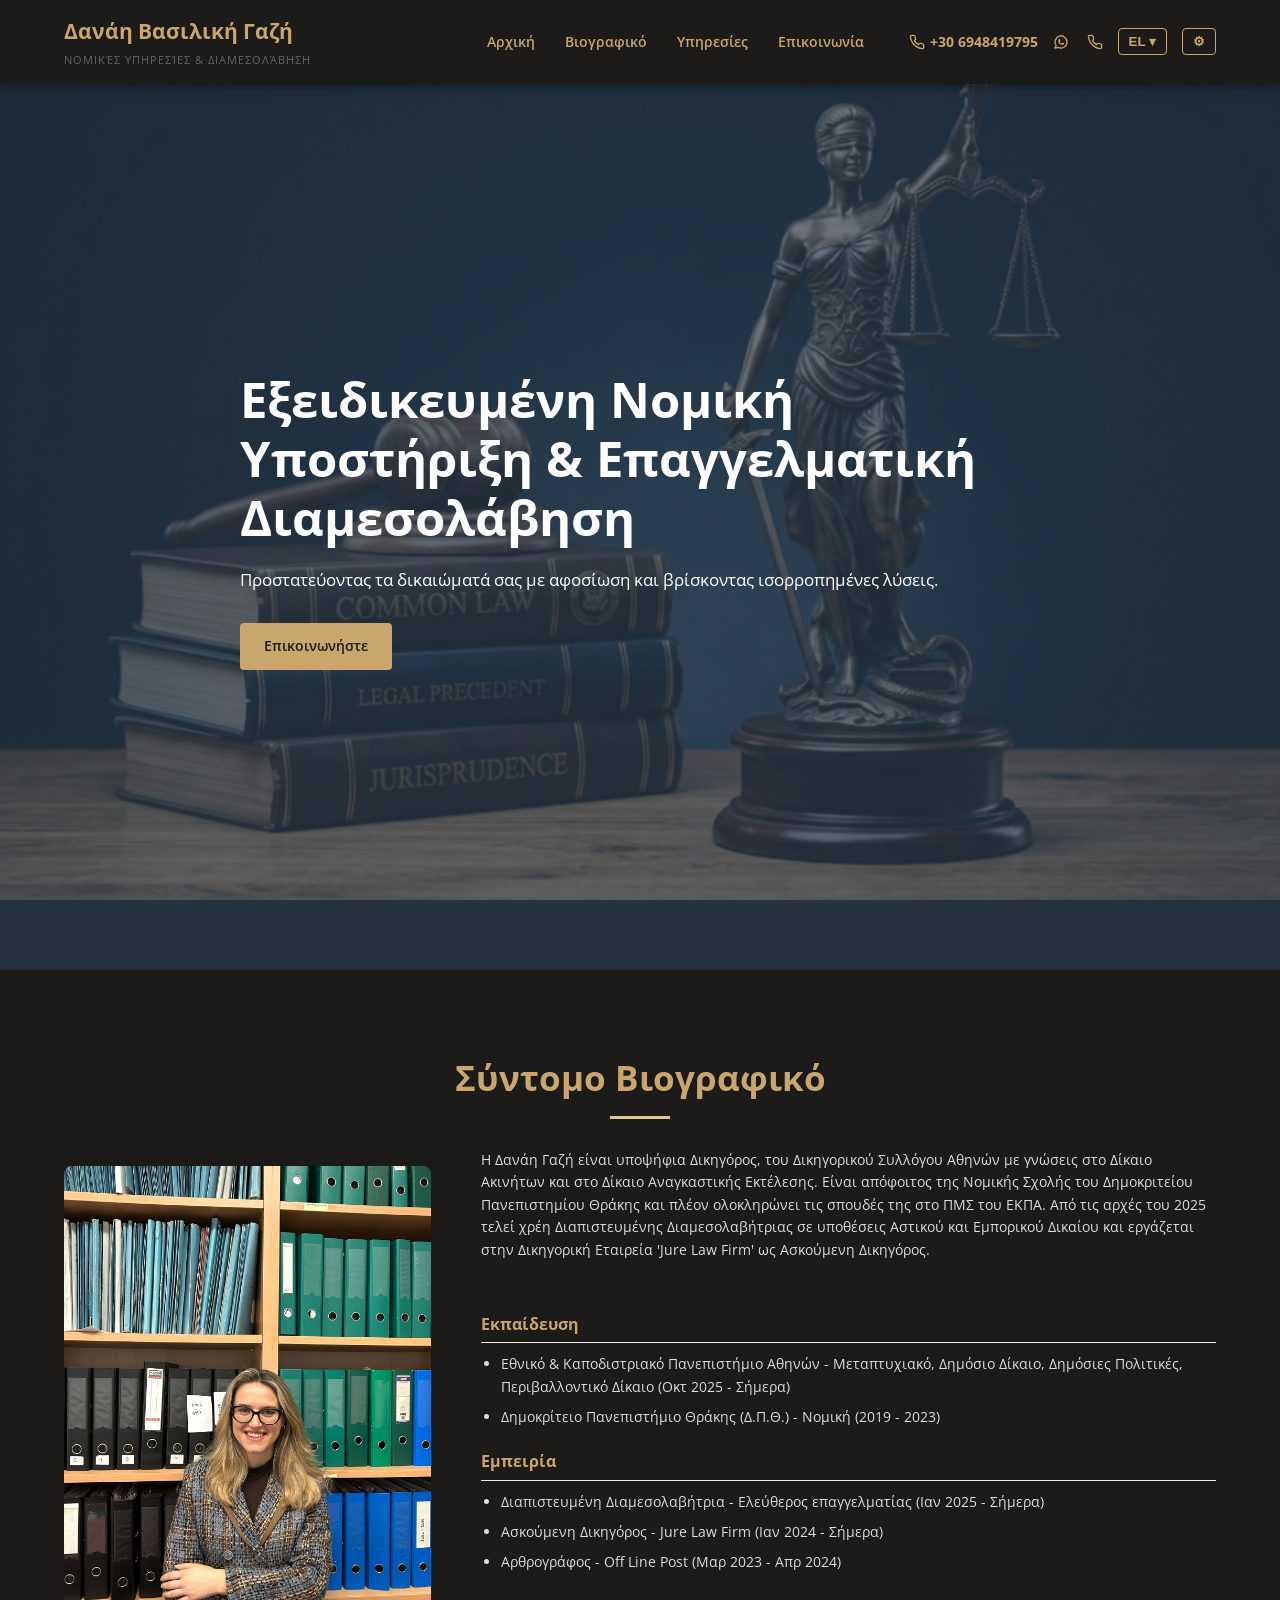
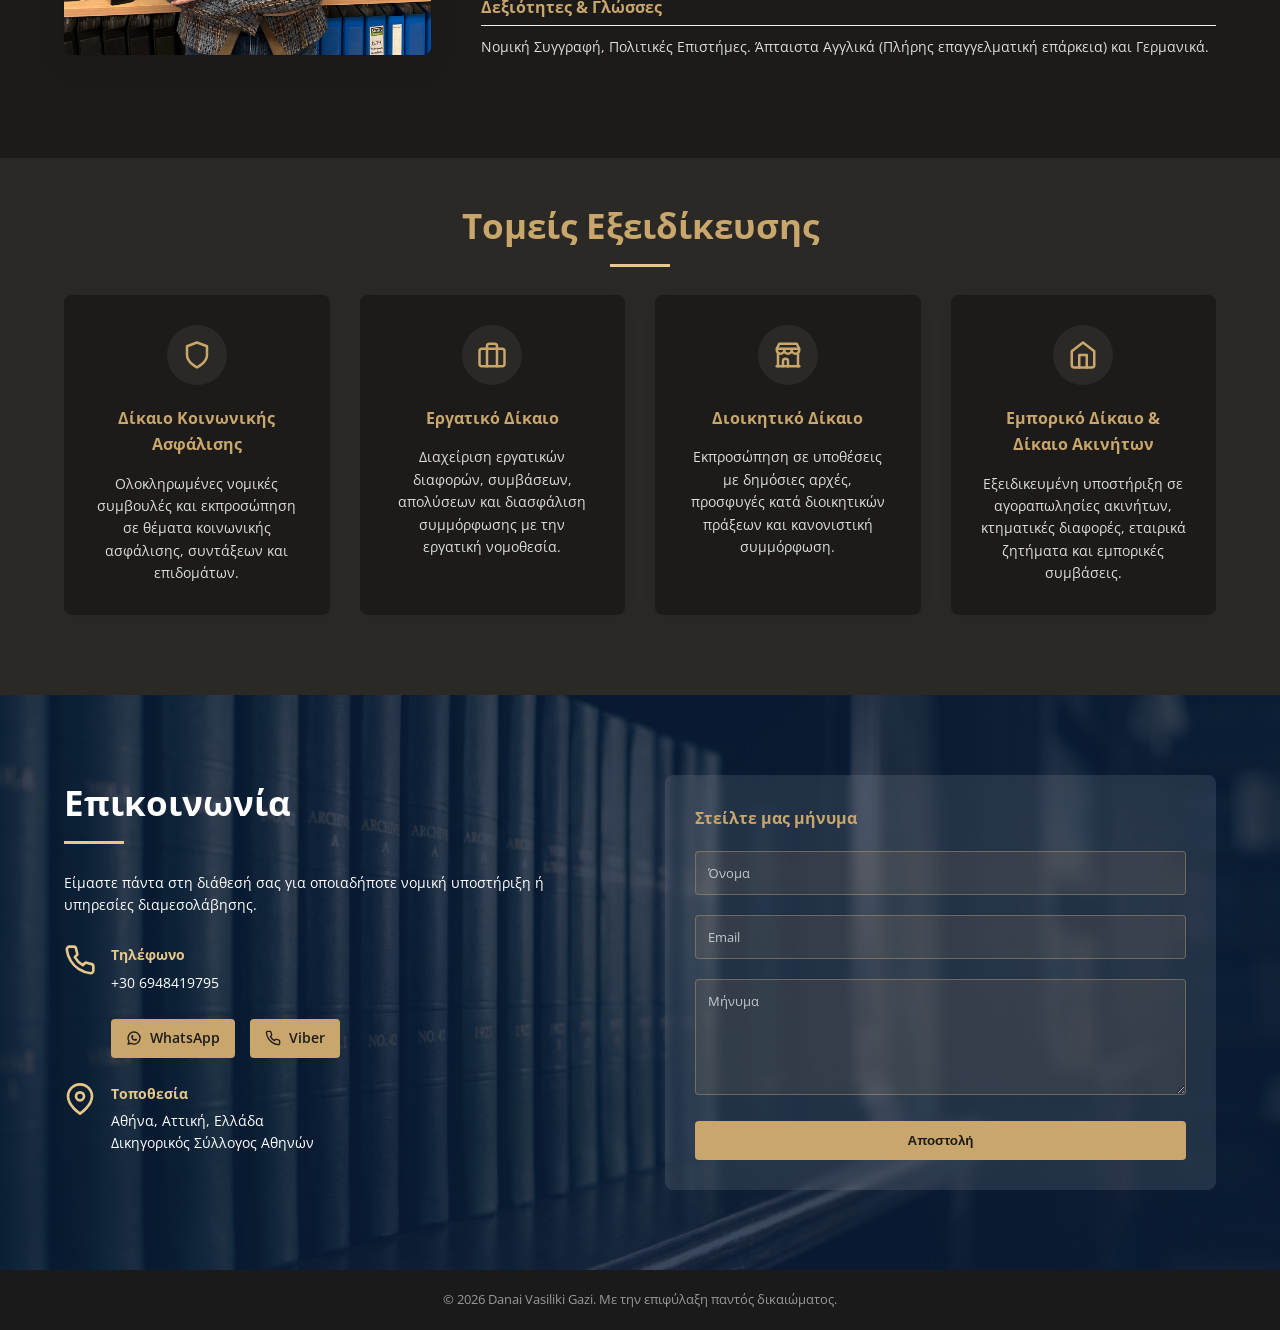
==== commit e088cb00: "." ====
--- a/index.html
+++ b/index.html
@@ -4,22 +4,18 @@
     <meta charset="UTF-8">
     <meta name="viewport" content="width=device-width, initial-scale=1.0">
     <title>Danai Vasiliki Gazi - Legal Services &amp; Mediation</title>
-</head>
-<body>
-    <!-- Setup initialized. Ready for the next steps. -->
-</body>
-</html><!DOCTYPE html>
-<html lang="en">
-<head>
-    <meta charset="UTF-8">
-    <meta name="viewport" content="width=device-width, initial-scale=1.0">
-    <title>Danai Vasiliki Gazi - Legal Services &amp; Mediation</title>
+    <meta name="description" content="Danai Vasiliki Gazi is a Trainee Lawyer and Accredited Mediator. Expert legal support and professional mediation in Athens.">
+    
+    <link rel="alternate" hreflang="el" href="?lang=el" />
+    <link rel="alternate" hreflang="en" href="?lang=en" />
+    <link rel="alternate" hreflang="de" href="?lang=de" />
+    <link rel="alternate" hreflang="x-default" href="?lang=el" />
+
     <link rel="stylesheet" href="style.css">
     <link href="https://fonts.googleapis.com/css2?family=Open+Sans:wght@300;400;600;700&display=swap" rel="stylesheet" id="theme-font">
 </head>
 <body>
 
-    <!-- Sticky Header -->
     <header class="site-header">
         <div class="container header-container">
             <div class="logo">
@@ -35,17 +31,31 @@
                     <li><a href="#contact" data-i18n="nav_contact">Contact</a></li>
                 </ul>
                 <div class="nav-actions">
-                    <a href="tel:+306948419795" class="phone-link">
+                    <a href="#" class="phone-link dyn-phone-link">
                         <svg class="icon-small" viewBox="0 0 24 24" fill="none" stroke="currentColor" stroke-width="2" stroke-linecap="round" stroke-linejoin="round"><path d="M22 16.92v3a2 2 0 0 1-2.18 2 19.79 19.79 0 0 1-8.63-3.07 19.5 19.5 0 0 1-6-6 19.79 19.79 0 0 1-3.07-8.67A2 2 0 0 1 4.11 2h3a2 2 0 0 1 2 1.72 12.84 12.84 0 0 0 .7 2.81 2 2 0 0 1-.45 2.11L8.09 9.91a16 16 0 0 0 6 6l1.27-1.27a2 2 0 0 1 2.11-.45 12.84 12.84 0 0 0 2.81.7A2 2 0 0 1 22 16.92z"></path></svg>
-                        <span>+30 6948419795</span>
+                        <span class="dyn-phone-text"></span>
                     </a>
+                    
+                    <div style="display: flex; gap: 18px; align-items: center;">
+                        <a href="#" class="phone-link dyn-wa-link social-icon-link" title="WhatsApp" target="_blank">
+                            <svg class="icon-small" viewBox="0 0 24 24" fill="none" stroke="currentColor" stroke-width="2" stroke-linecap="round" stroke-linejoin="round">
+                                <path d="M3 21l1.65 -3.8a9 9 0 1 1 3.4 2.9l-5.05 .9"></path>
+                                <path d="M9 10a.5 .5 0 0 0 1 0v-1a.5 .5 0 0 0 -1 0v1a5 5 0 0 0 5 5h1a.5 .5 0 0 0 0 -1h-1a.5 .5 0 0 0 0 1"></path>
+                            </svg>
+                        </a>
+                        <a href="#" class="phone-link dyn-viber-link social-icon-link" title="Viber" target="_blank">
+                            <svg class="icon-small" viewBox="0 0 24 24" fill="none" stroke="currentColor" stroke-width="2" stroke-linecap="round" stroke-linejoin="round">
+                                <path d="M22 16.92v3a2 2 0 0 1-2.18 2 19.79 19.79 0 0 1-8.63-3.07 19.5 19.5 0 0 1-6-6 19.79 19.79 0 0 1-3.07-8.67A2 2 0 0 1 4.11 2h3a2 2 0 0 1 2 1.72 12.84 12.84 0 0 0 .7 2.81 2 2 0 0 1-.45 2.11L8.09 9.91a16 16 0 0 0 6 6l1.27-1.27a2 2 0 0 1 2.11-.45 12.84 12.84 0 0 0 2.81.7A2 2 0 0 1 22 16.92z"></path>
+                            </svg>
+                        </a>
+                    </div>
                     
                     <div class="lang-selector">
                         <button class="lang-btn" onclick="toggleLangMenu()">EN &#9662;</button>
                         <div class="lang-dropdown" id="lang-dropdown">
-                            <a href="#" onclick="setLanguage('el')">EL</a>
-                            <a href="#" onclick="setLanguage('en')">EN</a>
-                            <a href="#" onclick="setLanguage('de')">DE</a>
+                            <a href="javascript:void(0);" onclick="setLanguage('el')">EL</a>
+                            <a href="javascript:void(0);" onclick="setLanguage('en')">EN</a>
+                            <a href="javascript:void(0);" onclick="setLanguage('de')">DE</a>
                         </div>
                     </div>
                     
@@ -82,7 +92,6 @@
         </div>
     </header>
 
-    <!-- Hero Section -->
     <section id="home" class="first-section">
         <div class="first-overlay"></div>
         <div class="container first-content">
@@ -92,7 +101,6 @@
         </div>
     </section>
 
-    <!-- About Section -->
     <section id="about" class="about-section section-padding">
         <div class="container">
             <div class="about-section-container">
@@ -129,7 +137,6 @@
         </div>
     </section>
 
-    <!-- Services Section -->
     <section id="services" class="services-section section-padding bg-light">
         <div class="container">
             <h2 class="section-title text-center" data-i18n="services_title">Areas of Practice</h2>
@@ -171,7 +178,6 @@
         </div>
     </section>
 
-    <!-- Contact Section -->
     <section id="contact" class="last-section">
         <div class="last-overlay"></div>
         <div class="container last-container">
@@ -180,25 +186,42 @@
                 <p class="last-desc" data-i18n="contact_desc">We are always at your disposal for any legal support or mediation services.</p>
                 
                 <div class="last-info">
-                    <div class="last-info-item">
+                    <a href="#" class="last-info-item dyn-phone-link">
                         <svg class="icon-medium" style="color: var(--secondary-color);" viewBox="0 0 24 24" fill="none" stroke="currentColor" stroke-width="2" stroke-linecap="round" stroke-linejoin="round"><path d="M22 16.92v3a2 2 0 0 1-2.18 2 19.79 19.79 0 0 1-8.63-3.07 19.5 19.5 0 0 1-6-6 19.79 19.79 0 0 1-3.07-8.67A2 2 0 0 1 4.11 2h3a2 2 0 0 1 2 1.72 12.84 12.84 0 0 0 .7 2.81 2 2 0 0 1-.45 2.11L8.09 9.91a16 16 0 0 0 6 6l1.27-1.27a2 2 0 0 1 2.11-.45 12.84 12.84 0 0 0 2.81.7A2 2 0 0 1 22 16.92z"></path></svg>
                         <div>
                             <h4 data-i18n="contact_phone">Phone</h4>
-                            <p><a href="tel:+306948419795" style="color: inherit;">+30 6948419795</a></p>
-                        </div>
-                    </div>
-                    <div class="last-info-item">
+                            <p class="dyn-phone-text"></p>
+                        </div>
+                    </a>
+                    
+                    <div class="social-contact-buttons" style="display: flex; gap: 15px; margin-bottom: 25px; margin-left: 47px;">
+                        <a href="#" class="btn btn-primary dyn-wa-link social-btn-wa" target="_blank" style="display: flex; align-items: center; justify-content: center; gap: 8px; padding: 8px 15px;">
+                            <svg class="icon-small" viewBox="0 0 24 24" fill="none" stroke="currentColor" stroke-width="2" stroke-linecap="round" stroke-linejoin="round">
+                                <path d="M3 21l1.65 -3.8a9 9 0 1 1 3.4 2.9l-5.05 .9"></path>
+                                <path d="M9 10a.5 .5 0 0 0 1 0v-1a.5 .5 0 0 0 -1 0v1a5 5 0 0 0 5 5h1a.5 .5 0 0 0 0 -1h-1a.5 .5 0 0 0 0 1"></path>
+                            </svg>
+                            WhatsApp
+                        </a>
+                        <a href="#" class="btn btn-primary dyn-viber-link social-btn-viber" target="_blank" style="display: flex; align-items: center; justify-content: center; gap: 8px; padding: 8px 15px;">
+                            <svg class="icon-small" viewBox="0 0 24 24" fill="none" stroke="currentColor" stroke-width="2" stroke-linecap="round" stroke-linejoin="round">
+                                <path d="M22 16.92v3a2 2 0 0 1-2.18 2 19.79 19.79 0 0 1-8.63-3.07 19.5 19.5 0 0 1-6-6 19.79 19.79 0 0 1-3.07-8.67A2 2 0 0 1 4.11 2h3a2 2 0 0 1 2 1.72 12.84 12.84 0 0 0 .7 2.81 2 2 0 0 1-.45 2.11L8.09 9.91a16 16 0 0 0 6 6l1.27-1.27a2 2 0 0 1 2.11-.45 12.84 12.84 0 0 0 2.81.7A2 2 0 0 1 22 16.92z"></path>
+                            </svg>
+                            Viber
+                        </a>
+                    </div>
+                    <a href="#" class="last-info-item dyn-location-link" target="_blank">
                         <svg class="icon-medium" style="color: var(--secondary-color);" viewBox="0 0 24 24" fill="none" stroke="currentColor" stroke-width="2" stroke-linecap="round" stroke-linejoin="round"><path d="M21 10c0 7-9 13-9 13s-9-6-9-13a9 9 0 0 1 18 0z"></path><circle cx="12" cy="10" r="3"></circle></svg>
                         <div>
                             <h4 data-i18n="contact_location">Location</h4>
                             <p data-i18n="contact_address">Athens, Attiki, Greece<br>Athens Bar Association</p>
                         </div>
-                    </div>
+                    </a>
                 </div>
             </div>
             
             <div class="last-form-container">
                 <form id="last-form" class="last-form">
+                    <h3 data-i18n="form_title" style="margin-bottom: 20px; color: var(--primary-color);">Send us a message</h3>
                     <div class="form-group">
                         <input type="text" id="name" placeholder="Name" required data-i18n-placeholder="form_name">
                     </div>
@@ -214,13 +237,14 @@
         </div>
     </section>
 
-    <!-- Footer -->
     <footer class="site-footer">
         <div class="container text-center">
             <p>&copy; <span id="current-year"></span> Danai Vasiliki Gazi. <span data-i18n="footer_rights">All rights reserved.</span></p>
         </div>
     </footer>
 
+    <script src="config.js"></script>
+    <script src="translations.js"></script>
     <script src="script.js"></script>
 </body>
 </html>
--- a/style.css
+++ b/style.css
@@ -1,6 +1,4 @@
-/* CSS Variables for Theming */
 :root {
-    /* Dark Theme (Default) */
     color-scheme: dark;
     --primary-color: #c9a66b;
     --secondary-color: #e6c88a; 
@@ -19,7 +17,6 @@
 }
 
 html.light-theme {
-    /* Bright Light Theme */
     color-scheme: light;
     --primary-color: #2c3e50;
     --secondary-color: #c9a66b;
@@ -35,7 +32,6 @@
     --input-border: rgba(0, 0, 0, 0.2);
 }
 
-/* Reset & Basics */
 * {
     margin: 0;
     padding: 0;
@@ -56,7 +52,6 @@
     overflow-x: hidden;
 }
 
-/* Dynamic transition class applied ONLY when switching themes via button */
 html.theme-transition body,
 html.theme-transition .first-overlay,
 html.theme-transition .last-overlay {
@@ -111,7 +106,6 @@
     margin: 10px auto 0;
 }
 
-/* Buttons */
 .btn {
     display: inline-block;
     padding: 12px 24px;
@@ -136,7 +130,6 @@
     width: 100%;
 }
 
-/* Icons */
 .icon-small {
     width: 16px;
     height: 16px;
@@ -151,7 +144,6 @@
     filter: invert(100%) sepia(0%) saturate(7500%) hue-rotate(289deg) brightness(115%) contrast(105%);
 }
 
-/* Header & Navigation */
 .site-header {
     position: fixed;
     top: 0;
@@ -225,7 +217,6 @@
     color: var(--primary-color);
 }
 
-/* Dropdowns */
 .lang-selector, .theme-selector {
     position: relative;
 }
@@ -314,7 +305,6 @@
     color: var(--white);
 }
 
-/* Mobile Menu Button */
 .mobile-menu-btn {
     display: none;
     flex-direction: column;
@@ -334,18 +324,17 @@
     transition: all 0.3s;
 }
 
-/* Hero Section */
 .first-section {
     position: relative;
     height: 100vh;
     min-height: 600px;
     display: flex;
     align-items: center;
-    background-image: url('7663534787.PNG'); /* Fallback/Placeholder */
+    background-image: url('7663534787.PNG');
     background-size: cover;
     background-position: center;
     background-attachment: fixed;
-    margin-top: 70px; /* Offset for header */
+    margin-top: 70px;
 }
 
 .first-overlay {
@@ -376,7 +365,6 @@
     margin-bottom: 30px;
 }
 
-/* About Section */
 .about-section-title {
     text-align: center;
 }
@@ -440,7 +428,6 @@
     margin-bottom: 8px;
 }
 
-/* Services Section */
 .services-section {
     padding-top: 40px;
 }
@@ -497,11 +484,10 @@
     margin-bottom: 15px;
 }
 
-/* Contact Section */
 .last-section {
     position: relative;
     padding: 80px 0;
-    background-image: url('47894578989787.PNG'); /* Fallback/Placeholder */
+    background-image: url('47894578989787.PNG');
     background-size: cover;
     background-position: center;
     color: var(--first-text);
@@ -581,7 +567,6 @@
     background: rgba(201, 166, 107, 0.2);
 }
 
-/* Footer */
 .site-footer {
     background-color: #1a1a1a;
     color: #999;
@@ -589,7 +574,6 @@
     font-size: 0.9rem;
 }
 
-/* Responsive Design */
 @media (max-width: 992px) {
     .about-section-title {
         text-align: left;
@@ -638,9 +622,17 @@
         width: 45%;
         margin: 5px 15px 5px 0;
     }
-}
-
-@media (max-width: 768px) {
+    
+    .logo h1 {
+        font-size: 1.25rem;
+    }
+    
+    .logo .subtitle {
+        font-size: 0.7rem;
+    }
+}
+
+@media (max-width: 1150px) {
     .mobile-menu-btn {
         display: flex;
     }
@@ -681,7 +673,6 @@
         width: 100%;
     }
     
-    /* Fix dropdown menus overflow on mobile screens */
     .lang-dropdown,
     .theme-dropdown {
         left: 0;
